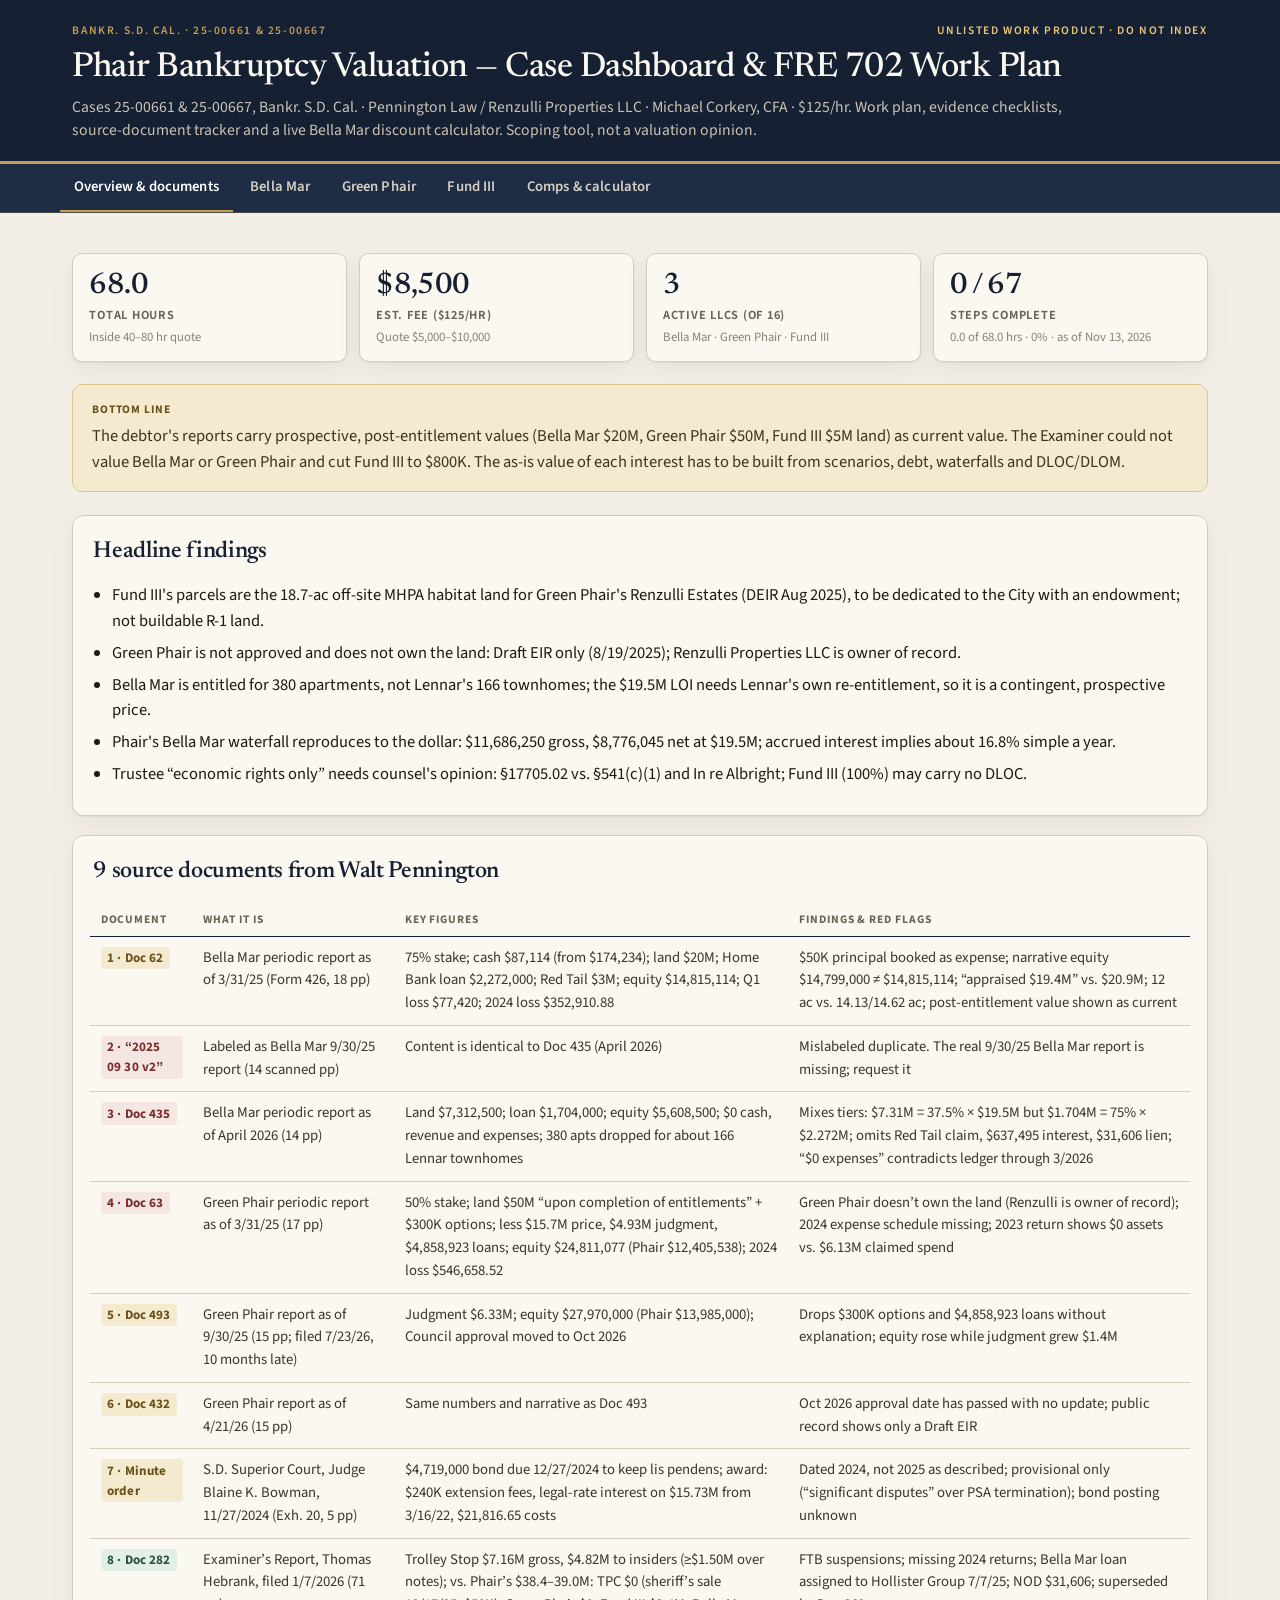
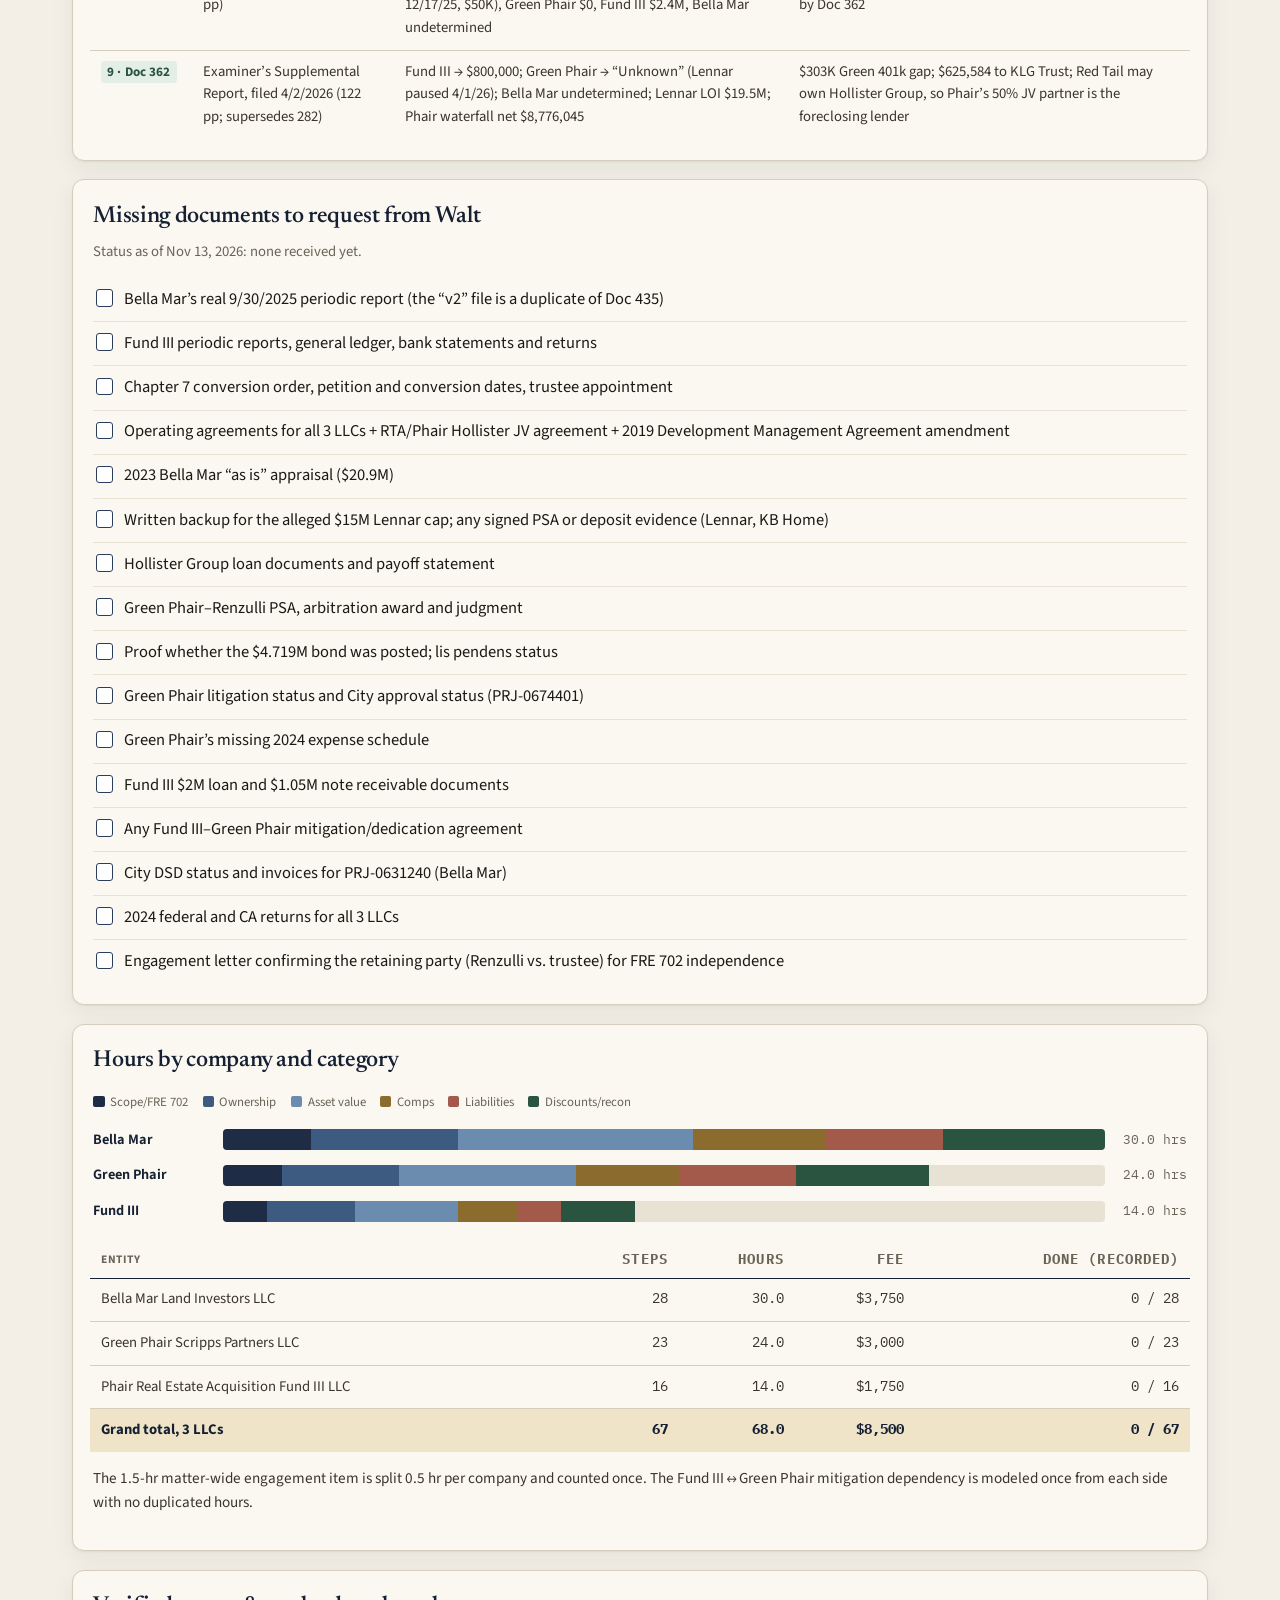
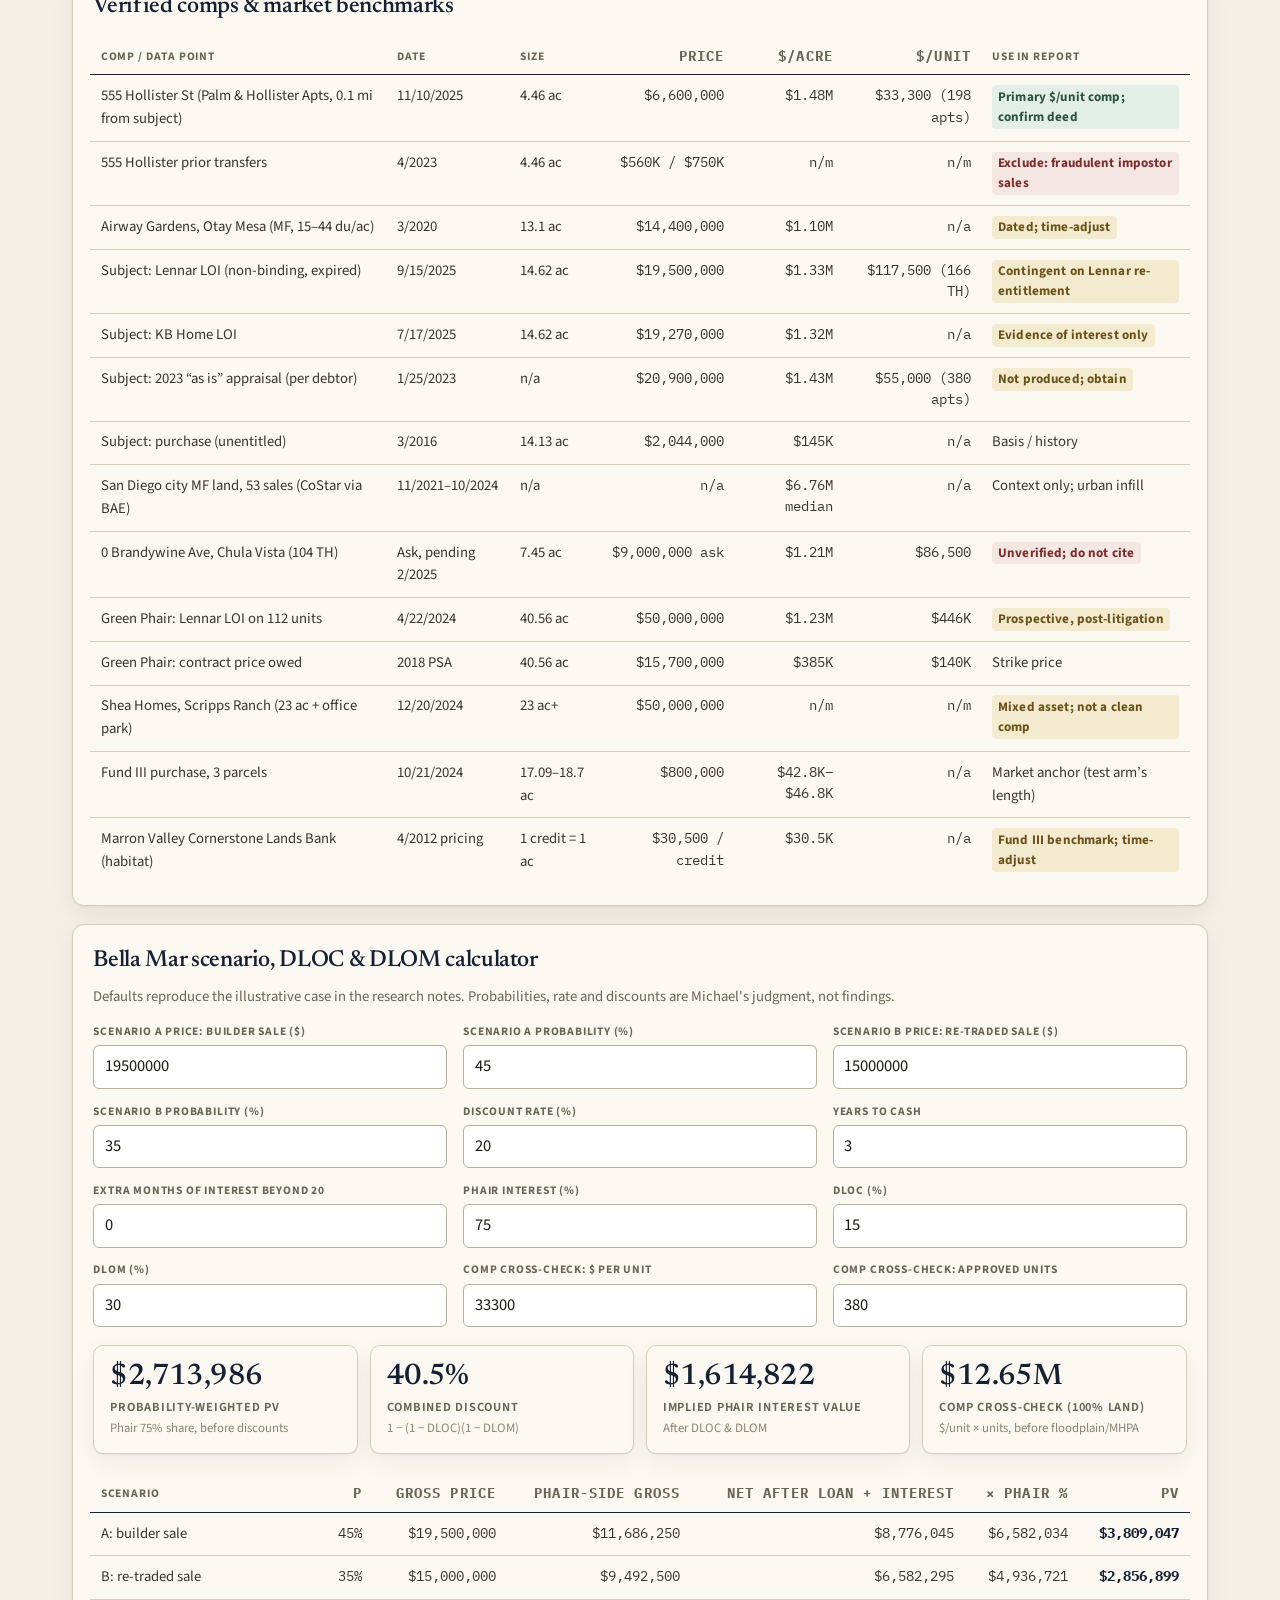
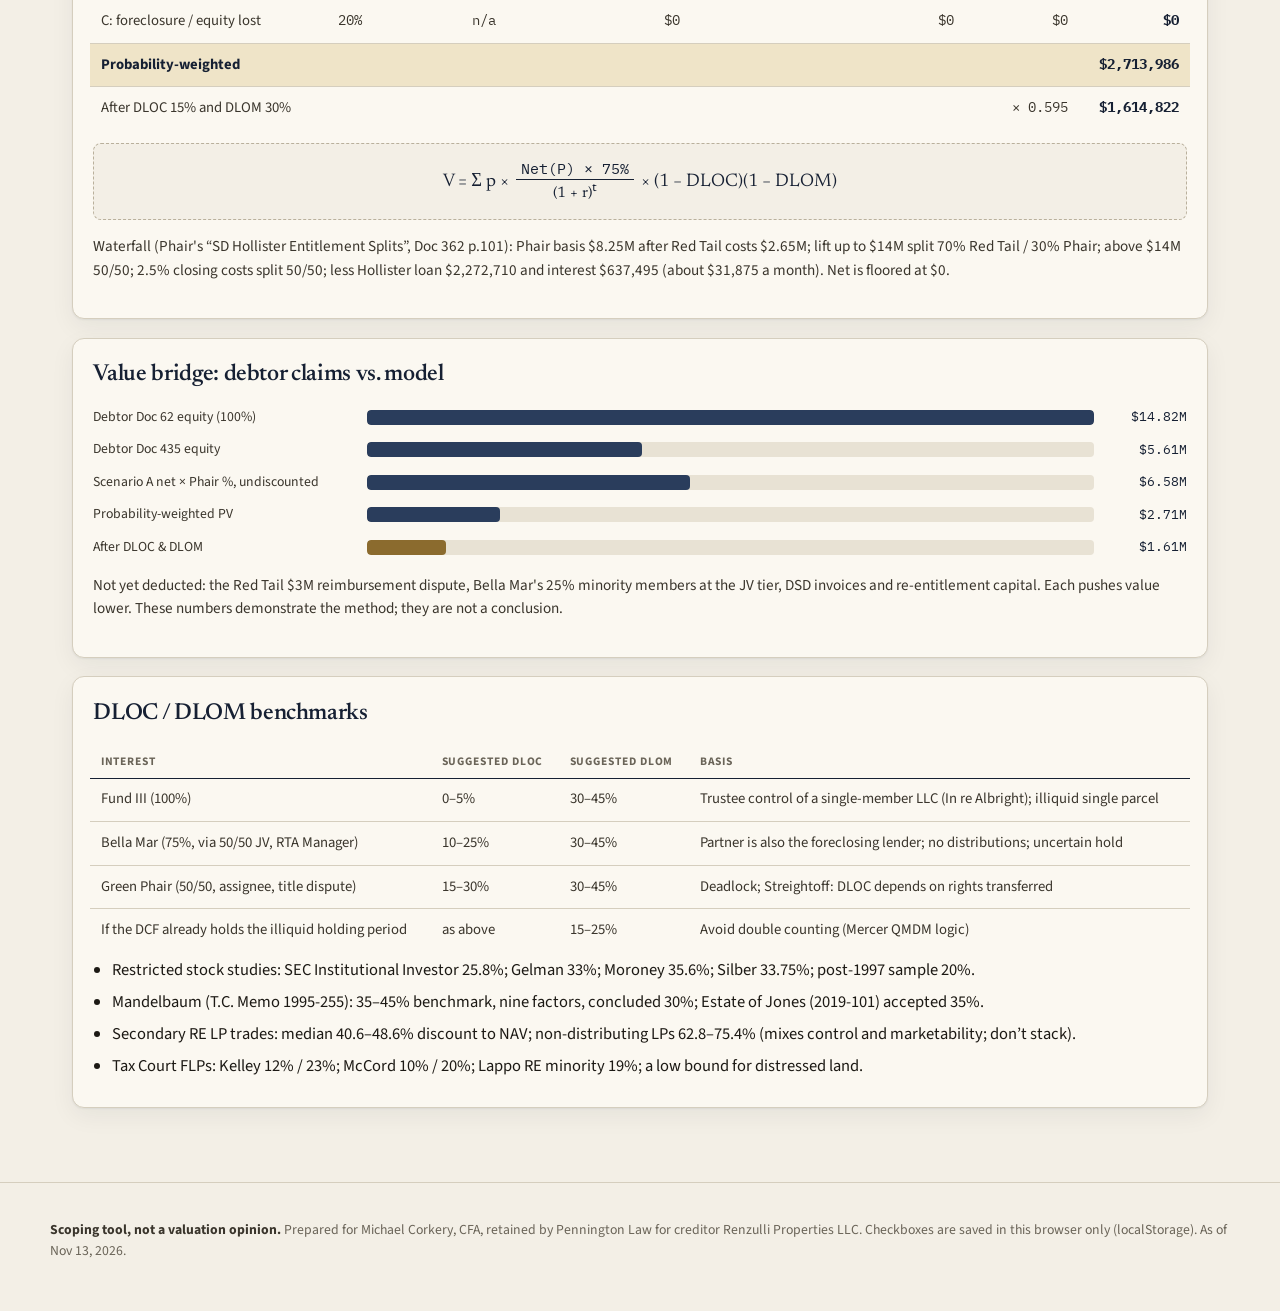
==== index.html @ a2338795 "Phair valuation dashboard" ====
<!DOCTYPE html>
<html lang="en">
<head>
  <meta charset="utf-8">
  <meta name="viewport" content="width=device-width, initial-scale=1">
  <meta name="robots" content="noindex,nofollow">
  <meta name="googlebot" content="noindex,nofollow">
  <title>Phair Bankruptcy Valuation — Case Dashboard &amp; FRE 702 Work Plan</title>
  <link rel="preconnect" href="https://fonts.googleapis.com">
  <link rel="preconnect" href="https://fonts.gstatic.com" crossorigin>
  <link href="https://fonts.googleapis.com/css2?family=IBM+Plex+Mono:wght@400;500;600&amp;family=Newsreader:opsz,wght@6..72,400;6..72,500;6..72,600&amp;family=Source+Sans+3:ital,wght@0,400;0,600;0,700;1,400&amp;display=swap" rel="stylesheet">
  <link rel="stylesheet" href="css/styles.css">
  <script src="js/common.js" defer></script>
  <script src="js/calc.js" defer></script>
</head>
<body data-page="overview">
<a class="skip" href="#main">Skip to content</a>
<header class="masthead">
  <div class="masthead-inner">
    <div class="eyeline">
      <span>Bankr. S.D. Cal. · 25-00661 &amp; 25-00667</span>
      <span class="confidential">Unlisted work product · do not index</span>
    </div>
    <h1>Phair Bankruptcy Valuation — Case Dashboard &amp; FRE 702 Work Plan</h1>
    <p class="deck">Cases 25-00661 &amp; 25-00667, Bankr. S.D. Cal. · Pennington Law / Renzulli Properties LLC · Michael Corkery, CFA · $125/hr. Work plan, evidence checklists, source-document tracker and a live Bella Mar discount calculator. Scoping tool, not a valuation opinion.</p>
  </div>
</header>
<nav class="primary" aria-label="Case sections"><ul><li><a href="index.html" aria-current="page" class="is-active">Overview &amp; documents</a></li><li><a href="bella-mar.html">Bella Mar</a></li><li><a href="green-phair.html">Green Phair</a></li><li><a href="fund-iii.html">Fund III</a></li><li><a href="index.html#calculator">Comps &amp; calculator</a></li></ul></nav><main id="main" class="wrap">
<div class="metrics"><div class="metric"><span class="val">68.0</span><span class="lbl">Total hours</span><span class="det">Inside 40–80 hr quote</span></div><div class="metric"><span class="val">$8,500</span><span class="lbl">Est. fee ($125/hr)</span><span class="det">Quote $5,000–$10,000</span></div><div class="metric"><span class="val">3</span><span class="lbl">Active LLCs (of 16)</span><span class="det">Bella Mar · Green Phair · Fund III</span></div><div class="metric"><span class="val" data-metric="overview-done">0 / 67</span><span class="lbl">Steps complete</span><span class="det" data-metric="overview-done-detail">0.0 of 68.0 hrs · 0% · as of Nov 13, 2026</span></div></div><div class="callout warning"><span class="lead">Bottom line</span>The debtor&#x27;s reports carry prospective, post-entitlement values (Bella Mar $20M, Green Phair $50M, Fund III $5M land) as current value. The Examiner could not value Bella Mar or Green Phair and cut Fund III to $800K. The as-is value of each interest has to be built from scenarios, debt, waterfalls and DLOC/DLOM.</div>
    <section class="block">
      <h2>Headline findings</h2>
      <ul class="bullets"><li>Fund III&#x27;s parcels are the 18.7-ac off-site MHPA habitat land for Green Phair&#x27;s Renzulli Estates (DEIR Aug 2025), to be dedicated to the City with an endowment; not buildable R-1 land.</li><li>Green Phair is not approved and does not own the land: Draft EIR only (8/19/2025); Renzulli Properties LLC is owner of record.</li><li>Bella Mar is entitled for 380 apartments, not Lennar&#x27;s 166 townhomes; the $19.5M LOI needs Lennar&#x27;s own re-entitlement, so it is a contingent, prospective price.</li><li>Phair&#x27;s Bella Mar waterfall reproduces to the dollar: $11,686,250 gross, $8,776,045 net at $19.5M; accrued interest implies about 16.8% simple a year.</li><li>Trustee “economic rights only” needs counsel&#x27;s opinion: §17705.02 vs. §541(c)(1) and In re Albright; Fund III (100%) may carry no DLOC.</li></ul>
    </section>
    <section class="block">
      <h2>9 source documents from Walt Pennington</h2>
      <div class="table-wrap"><table class="data">
      <thead><tr><th>Document</th><th>What it is</th><th>Key figures</th><th>Findings &amp; red flags</th></tr></thead>
      <tbody><tr><td><span class="tone warning">1 · Doc 62</span></td><td>Bella Mar periodic report as of 3/31/25 (Form 426, 18 pp)</td><td>75% stake; cash $87,114 (from $174,234); land $20M; Home Bank loan $2,272,000; Red Tail $3M; equity $14,815,114; Q1 loss $77,420; 2024 loss $352,910.88</td><td>$50K principal booked as expense; narrative equity $14,799,000 ≠ $14,815,114; “appraised $19.4M” vs. $20.9M; 12 ac vs. 14.13/14.62 ac; post-entitlement value shown as current</td></tr><tr><td><span class="tone danger">2 · “2025 09 30 v2”</span></td><td>Labeled as Bella Mar 9/30/25 report (14 scanned pp)</td><td>Content is identical to Doc 435 (April 2026)</td><td>Mislabeled duplicate. The real 9/30/25 Bella Mar report is missing; request it</td></tr><tr><td><span class="tone danger">3 · Doc 435</span></td><td>Bella Mar periodic report as of April 2026 (14 pp)</td><td>Land $7,312,500; loan $1,704,000; equity $5,608,500; $0 cash, revenue and expenses; 380 apts dropped for about 166 Lennar townhomes</td><td>Mixes tiers: $7.31M = 37.5% × $19.5M but $1.704M = 75% × $2.272M; omits Red Tail claim, $637,495 interest, $31,606 lien; “$0 expenses” contradicts ledger through 3/2026</td></tr><tr><td><span class="tone danger">4 · Doc 63</span></td><td>Green Phair periodic report as of 3/31/25 (17 pp)</td><td>50% stake; land $50M “upon completion of entitlements” + $300K options; less $15.7M price, $4.93M judgment, $4,858,923 loans; equity $24,811,077 (Phair $12,405,538); 2024 loss $546,658.52</td><td>Green Phair doesn’t own the land (Renzulli is owner of record); 2024 expense schedule missing; 2023 return shows $0 assets vs. $6.13M claimed spend</td></tr><tr><td><span class="tone warning">5 · Doc 493</span></td><td>Green Phair report as of 9/30/25 (15 pp; filed 7/23/26, 10 months late)</td><td>Judgment $6.33M; equity $27,970,000 (Phair $13,985,000); Council approval moved to Oct 2026</td><td>Drops $300K options and $4,858,923 loans without explanation; equity rose while judgment grew $1.4M</td></tr><tr><td><span class="tone warning">6 · Doc 432</span></td><td>Green Phair report as of 4/21/26 (15 pp)</td><td>Same numbers and narrative as Doc 493</td><td>Oct 2026 approval date has passed with no update; public record shows only a Draft EIR</td></tr><tr><td><span class="tone warning">7 · Minute order</span></td><td>S.D. Superior Court, Judge Blaine K. Bowman, 11/27/2024 (Exh. 20, 5 pp)</td><td>$4,719,000 bond due 12/27/2024 to keep lis pendens; award: $240K extension fees, legal-rate interest on $15.73M from 3/16/22, $21,816.65 costs</td><td>Dated 2024, not 2025 as described; provisional only (“significant disputes” over PSA termination); bond posting unknown</td></tr><tr><td><span class="tone success">8 · Doc 282</span></td><td>Examiner’s Report, Thomas Hebrank, filed 1/7/2026 (71 pp)</td><td>Trolley Stop $7.16M gross, $4.82M to insiders (≥$1.50M over notes); vs. Phair’s $38.4–39.0M: TPC $0 (sheriff’s sale 12/17/25, $50K), Green Phair $0, Fund III $2.4M, Bella Mar undetermined</td><td>FTB suspensions; missing 2024 returns; Bella Mar loan assigned to Hollister Group 7/7/25; NOD $31,606; superseded by Doc 362</td></tr><tr><td><span class="tone success">9 · Doc 362</span></td><td>Examiner’s Supplemental Report, filed 4/2/2026 (122 pp; supersedes 282)</td><td>Fund III → $800,000; Green Phair → “Unknown” (Lennar paused 4/1/26); Bella Mar undetermined; Lennar LOI $19.5M; Phair waterfall net $8,776,045</td><td>$303K Green 401k gap; $625,584 to KLG Trust; Red Tail may own Hollister Group, so Phair’s 50% JV partner is the foreclosing lender</td></tr></tbody>
    </table></div>
    </section>
    <section class="block">
      <h2>Missing documents to request from Walt</h2>
      <p class="caption">Status as of Nov 13, 2026: none received yet.</p>
      <div class="chk"><input type="checkbox" data-missing="m-0" id="miss-0"><label for="miss-0">Bella Mar’s real 9/30/2025 periodic report (the “v2” file is a duplicate of Doc 435)</label></div><div class="chk"><input type="checkbox" data-missing="m-1" id="miss-1"><label for="miss-1">Fund III periodic reports, general ledger, bank statements and returns</label></div><div class="chk"><input type="checkbox" data-missing="m-2" id="miss-2"><label for="miss-2">Chapter 7 conversion order, petition and conversion dates, trustee appointment</label></div><div class="chk"><input type="checkbox" data-missing="m-3" id="miss-3"><label for="miss-3">Operating agreements for all 3 LLCs + RTA/Phair Hollister JV agreement + 2019 Development Management Agreement amendment</label></div><div class="chk"><input type="checkbox" data-missing="m-4" id="miss-4"><label for="miss-4">2023 Bella Mar “as is” appraisal ($20.9M)</label></div><div class="chk"><input type="checkbox" data-missing="m-5" id="miss-5"><label for="miss-5">Written backup for the alleged $15M Lennar cap; any signed PSA or deposit evidence (Lennar, KB Home)</label></div><div class="chk"><input type="checkbox" data-missing="m-6" id="miss-6"><label for="miss-6">Hollister Group loan documents and payoff statement</label></div><div class="chk"><input type="checkbox" data-missing="m-7" id="miss-7"><label for="miss-7">Green Phair–Renzulli PSA, arbitration award and judgment</label></div><div class="chk"><input type="checkbox" data-missing="m-8" id="miss-8"><label for="miss-8">Proof whether the $4.719M bond was posted; lis pendens status</label></div><div class="chk"><input type="checkbox" data-missing="m-9" id="miss-9"><label for="miss-9">Green Phair litigation status and City approval status (PRJ-0674401)</label></div><div class="chk"><input type="checkbox" data-missing="m-10" id="miss-10"><label for="miss-10">Green Phair’s missing 2024 expense schedule</label></div><div class="chk"><input type="checkbox" data-missing="m-11" id="miss-11"><label for="miss-11">Fund III $2M loan and $1.05M note receivable documents</label></div><div class="chk"><input type="checkbox" data-missing="m-12" id="miss-12"><label for="miss-12">Any Fund III–Green Phair mitigation/dedication agreement</label></div><div class="chk"><input type="checkbox" data-missing="m-13" id="miss-13"><label for="miss-13">City DSD status and invoices for PRJ-0631240 (Bella Mar)</label></div><div class="chk"><input type="checkbox" data-missing="m-14" id="miss-14"><label for="miss-14">2024 federal and CA returns for all 3 LLCs</label></div><div class="chk"><input type="checkbox" data-missing="m-15" id="miss-15"><label for="miss-15">Engagement letter confirming the retaining party (Renzulli vs. trustee) for FRE 702 independence</label></div>
    </section>
    <section class="block">
      <h2>Hours by company and category</h2>
      <ul class="legend"><li><i class="c0"></i>Scope/FRE 702</li><li><i class="c1"></i>Ownership</li><li><i class="c2"></i>Asset value</li><li><i class="c3"></i>Comps</li><li><i class="c4"></i>Liabilities</li><li><i class="c5"></i>Discounts/recon</li></ul><div class="stacked"><div class="stacked-row"><div class="name">Bella Mar</div><div class="bar"><span class="c0" style="width:10.000%" title="Scope/FRE 702: 3.0 hrs"></span><span class="c1" style="width:16.667%" title="Ownership: 5.0 hrs"></span><span class="c2" style="width:26.667%" title="Asset value: 8.0 hrs"></span><span class="c3" style="width:15.000%" title="Comps: 4.5 hrs"></span><span class="c4" style="width:13.333%" title="Liabilities: 4.0 hrs"></span><span class="c5" style="width:18.333%" title="Discounts/recon: 5.5 hrs"></span></div><div class="hrs">30.0 hrs</div></div><div class="stacked-row"><div class="name">Green Phair</div><div class="bar"><span class="c0" style="width:6.667%" title="Scope/FRE 702: 2.0 hrs"></span><span class="c1" style="width:13.333%" title="Ownership: 4.0 hrs"></span><span class="c2" style="width:20.000%" title="Asset value: 6.0 hrs"></span><span class="c3" style="width:11.667%" title="Comps: 3.5 hrs"></span><span class="c4" style="width:13.333%" title="Liabilities: 4.0 hrs"></span><span class="c5" style="width:15.000%" title="Discounts/recon: 4.5 hrs"></span></div><div class="hrs">24.0 hrs</div></div><div class="stacked-row"><div class="name">Fund III</div><div class="bar"><span class="c0" style="width:5.000%" title="Scope/FRE 702: 1.5 hrs"></span><span class="c1" style="width:10.000%" title="Ownership: 3.0 hrs"></span><span class="c2" style="width:11.667%" title="Asset value: 3.5 hrs"></span><span class="c3" style="width:6.667%" title="Comps: 2.0 hrs"></span><span class="c4" style="width:5.000%" title="Liabilities: 1.5 hrs"></span><span class="c5" style="width:8.333%" title="Discounts/recon: 2.5 hrs"></span></div><div class="hrs">14.0 hrs</div></div></div>
      <div class="table-wrap"><table class="data">
      <thead><tr><th>Entity</th><th class="end">Steps</th><th class="end">Hours</th><th class="end">Fee</th><th class="end">Done (recorded)</th></tr></thead>
      <tbody>
        <tr><td>Bella Mar Land Investors LLC</td><td class="end">28</td><td class="end">30.0</td><td class="end">$3,750</td><td class="end" data-done-cell="bella">0 / 28</td></tr><tr><td>Green Phair Scripps Partners LLC</td><td class="end">23</td><td class="end">24.0</td><td class="end">$3,000</td><td class="end" data-done-cell="green">0 / 23</td></tr><tr><td>Phair Real Estate Acquisition Fund III LLC</td><td class="end">16</td><td class="end">14.0</td><td class="end">$1,750</td><td class="end" data-done-cell="fund">0 / 16</td></tr><tr class="total"><td>Grand total, 3 LLCs</td><td class="end">67</td><td class="end">68.0</td><td class="end">$8,500</td><td class="end" data-done-cell="total">0 / 67</td></tr>
      </tbody>
    </table></div>
      <p class="note">The 1.5-hr matter-wide engagement item is split 0.5 hr per company and counted once. The Fund III ↔ Green Phair mitigation dependency is modeled once from each side with no duplicated hours.</p>
    </section>
    <section class="block">
      <h2>Verified comps &amp; market benchmarks</h2>
      <div class="table-wrap"><table class="data">
      <thead><tr><th>Comp / data point</th><th>Date</th><th>Size</th><th class="end">Price</th><th class="end">$/acre</th><th class="end">$/unit</th><th>Use in report</th></tr></thead>
      <tbody><tr><td>555 Hollister St (Palm &amp; Hollister Apts, 0.1 mi from subject)</td><td>11/10/2025</td><td>4.46 ac</td><td class="end">$6,600,000</td><td class="end">$1.48M</td><td class="end">$33,300 (198 apts)</td><td><span class="tone success">Primary $/unit comp; confirm deed</span></td></tr><tr><td>555 Hollister prior transfers</td><td>4/2023</td><td>4.46 ac</td><td class="end">$560K / $750K</td><td class="end">n/m</td><td class="end">n/m</td><td><span class="tone danger">Exclude: fraudulent impostor sales</span></td></tr><tr><td>Airway Gardens, Otay Mesa (MF, 15–44 du/ac)</td><td>3/2020</td><td>13.1 ac</td><td class="end">$14,400,000</td><td class="end">$1.10M</td><td class="end">n/a</td><td><span class="tone warning">Dated; time-adjust</span></td></tr><tr><td>Subject: Lennar LOI (non-binding, expired)</td><td>9/15/2025</td><td>14.62 ac</td><td class="end">$19,500,000</td><td class="end">$1.33M</td><td class="end">$117,500 (166 TH)</td><td><span class="tone warning">Contingent on Lennar re-entitlement</span></td></tr><tr><td>Subject: KB Home LOI</td><td>7/17/2025</td><td>14.62 ac</td><td class="end">$19,270,000</td><td class="end">$1.32M</td><td class="end">n/a</td><td><span class="tone warning">Evidence of interest only</span></td></tr><tr><td>Subject: 2023 “as is” appraisal (per debtor)</td><td>1/25/2023</td><td>n/a</td><td class="end">$20,900,000</td><td class="end">$1.43M</td><td class="end">$55,000 (380 apts)</td><td><span class="tone warning">Not produced; obtain</span></td></tr><tr><td>Subject: purchase (unentitled)</td><td>3/2016</td><td>14.13 ac</td><td class="end">$2,044,000</td><td class="end">$145K</td><td class="end">n/a</td><td>Basis / history</td></tr><tr><td>San Diego city MF land, 53 sales (CoStar via BAE)</td><td>11/2021–10/2024</td><td>n/a</td><td class="end">n/a</td><td class="end">$6.76M median</td><td class="end">n/a</td><td>Context only; urban infill</td></tr><tr><td>0 Brandywine Ave, Chula Vista (104 TH)</td><td>Ask, pending 2/2025</td><td>7.45 ac</td><td class="end">$9,000,000 ask</td><td class="end">$1.21M</td><td class="end">$86,500</td><td><span class="tone danger">Unverified; do not cite</span></td></tr><tr><td>Green Phair: Lennar LOI on 112 units</td><td>4/22/2024</td><td>40.56 ac</td><td class="end">$50,000,000</td><td class="end">$1.23M</td><td class="end">$446K</td><td><span class="tone warning">Prospective, post-litigation</span></td></tr><tr><td>Green Phair: contract price owed</td><td>2018 PSA</td><td>40.56 ac</td><td class="end">$15,700,000</td><td class="end">$385K</td><td class="end">$140K</td><td>Strike price</td></tr><tr><td>Shea Homes, Scripps Ranch (23 ac + office park)</td><td>12/20/2024</td><td>23 ac+</td><td class="end">$50,000,000</td><td class="end">n/m</td><td class="end">n/m</td><td><span class="tone warning">Mixed asset; not a clean comp</span></td></tr><tr><td>Fund III purchase, 3 parcels</td><td>10/21/2024</td><td>17.09–18.7 ac</td><td class="end">$800,000</td><td class="end">$42.8K–$46.8K</td><td class="end">n/a</td><td>Market anchor (test arm’s length)</td></tr><tr><td>Marron Valley Cornerstone Lands Bank (habitat)</td><td>4/2012 pricing</td><td>1 credit = 1 ac</td><td class="end">$30,500 / credit</td><td class="end">$30.5K</td><td class="end">n/a</td><td><span class="tone warning">Fund III benchmark; time-adjust</span></td></tr></tbody>
    </table></div>
    </section>
    <section class="block" id="calculator">
      <h2>Bella Mar scenario, DLOC &amp; DLOM calculator</h2>
      <p class="caption">Defaults reproduce the illustrative case in the research notes. Probabilities, rate and discounts are Michael&#x27;s judgment, not findings.</p>
      <div class="calc-grid">
        <div class="field"><label for="priceA">Scenario A price: builder sale ($)</label><input id="priceA" type="number" value="19500000"></div>
        <div class="field"><label for="pA">Scenario A probability (%)</label><input id="pA" type="number" value="45"></div>
        <div class="field"><label for="priceB">Scenario B price: re-traded sale ($)</label><input id="priceB" type="number" value="15000000"></div>
        <div class="field"><label for="pB">Scenario B probability (%)</label><input id="pB" type="number" value="35"></div>
        <div class="field"><label for="rate">Discount rate (%)</label><input id="rate" type="number" value="20"></div>
        <div class="field"><label for="years">Years to cash</label><input id="years" type="number" value="3"></div>
        <div class="field"><label for="extraMo">Extra months of interest beyond 20</label><input id="extraMo" type="number" value="0"></div>
        <div class="field"><label for="pct">Phair interest (%)</label><input id="pct" type="number" value="75"></div>
        <div class="field"><label for="dloc">DLOC (%)</label><input id="dloc" type="number" value="15"></div>
        <div class="field"><label for="dlom">DLOM (%)</label><input id="dlom" type="number" value="30"></div>
        <div class="field"><label for="compUnit">Comp cross-check: $ per unit</label><input id="compUnit" type="number" value="33300"></div>
        <div class="field"><label for="units">Comp cross-check: approved units</label><input id="units" type="number" value="380"></div>
      </div>
      <div id="prob-over" class="callout danger" hidden>
        <span class="lead">Check probabilities</span>
        Scenario A and B probabilities add to more than 100%. Lower one of them; Scenario C (foreclosure, $0) takes whatever is left.
      </div>
      <div class="metrics">
        <div class="metric"><span class="val" id="m-weighted">$2,713,986</span><span class="lbl">Probability-weighted PV</span><span class="det" id="m-weighted-det">Phair 75% share, before discounts</span></div>
        <div class="metric"><span class="val" id="m-combined">40.5%</span><span class="lbl">Combined discount</span><span class="det">1 − (1 − DLOC)(1 − DLOM)</span></div>
        <div class="metric"><span class="val" id="m-final">$1,614,822</span><span class="lbl">Implied Phair interest value</span><span class="det">After DLOC &amp; DLOM</span></div>
        <div class="metric"><span class="val" id="m-comp">$12.65M</span><span class="lbl">Comp cross-check (100% land)</span><span class="det">$/unit × units, before floodplain/MHPA</span></div>
      </div>
      <div class="table-wrap"><table class="data">
        <thead><tr><th>Scenario</th><th class="end">p</th><th class="end">Gross price</th><th class="end">Phair-side gross</th><th class="end">Net after loan + interest</th><th class="end">× Phair %</th><th class="end">PV</th></tr></thead>
        <tbody>
          <tr><td>A: builder sale</td><td class="end" id="r-a-p">45%</td><td class="end" id="r-a-price">$19,500,000</td><td class="end" id="r-a-gross">$11,686,250</td><td class="end" id="r-a-net">$8,776,045</td><td class="end" id="r-a-share">$6,582,034</td><td class="end emph" id="r-a-pv">$3,809,047</td></tr>
          <tr><td>B: re-traded sale</td><td class="end" id="r-b-p">35%</td><td class="end" id="r-b-price">$15,000,000</td><td class="end" id="r-b-gross">$9,492,500</td><td class="end" id="r-b-net">$6,582,295</td><td class="end" id="r-b-share">$4,936,721</td><td class="end emph" id="r-b-pv">$2,856,899</td></tr>
          <tr><td>C: foreclosure / equity lost</td><td class="end" id="r-c-p">20%</td><td class="end">n/a</td><td class="end">$0</td><td class="end">$0</td><td class="end">$0</td><td class="end emph">$0</td></tr>
          <tr class="total"><td>Probability-weighted</td><td class="end"></td><td class="end"></td><td class="end"></td><td class="end"></td><td class="end"></td><td class="end" id="r-w-pv">$2,713,986</td></tr>
          <tr><td id="r-final-label">After DLOC 15% and DLOM 30%</td><td class="end"></td><td class="end"></td><td class="end"></td><td class="end"></td><td class="end" id="r-keep">× 0.595</td><td class="end emph" id="r-final">$1,614,822</td></tr>
        </tbody>
      </table></div>
      <div class="equation" aria-label="Valuation formula">
        V = Σ p ×
        <span class="frac"><span class="num">Net(P) × <span id="eq-pct">75%</span></span><span class="den">(1 + r)<sup>t</sup></span></span>
        × (1 − DLOC)(1 − DLOM)
      </div>
      <p class="note" id="waterfall-note">Waterfall (Phair's “SD Hollister Entitlement Splits”, Doc 362 p.101): Phair basis $8.25M after Red Tail costs $2.65M; lift up to $14M split 70% Red Tail / 30% Phair; above $14M 50/50; 2.5% closing costs split 50/50; less Hollister loan $2,272,710 and interest $637,495 (about $31,875 a month). Net is floored at $0.</p>
    </section>

    <section class="block">
      <h2>Value bridge: debtor claims vs. model</h2>
      <div class="hbars">
        <div class="hbar"><div class="name">Debtor Doc 62 equity (100%)</div><div class="track"><div class="fill" style="width:100%"></div></div><div class="amt">$14.82M</div></div>
        <div class="hbar"><div class="name">Debtor Doc 435 equity</div><div class="track"><div class="fill" style="width:37.856%"></div></div><div class="amt">$5.61M</div></div>
        <div class="hbar"><div class="name">Scenario A net × Phair %, undiscounted</div><div class="track"><div class="fill" id="bar-a" style="width:44.426%"></div></div><div class="amt" id="bar-a-amt">$6.58M</div></div>
        <div class="hbar"><div class="name">Probability-weighted PV</div><div class="track"><div class="fill" id="bar-w" style="width:18.316%"></div></div><div class="amt" id="bar-w-amt">$2.71M</div></div>
        <div class="hbar"><div class="name">After DLOC &amp; DLOM</div><div class="track"><div class="fill emph" id="bar-f" style="width:10.898%"></div></div><div class="amt" id="bar-f-amt">$1.61M</div></div>
      </div>
      <p class="note">Not yet deducted: the Red Tail $3M reimbursement dispute, Bella Mar&#x27;s 25% minority members at the JV tier, DSD invoices and re-entitlement capital. Each pushes value lower. These numbers demonstrate the method; they are not a conclusion.</p>
    </section>

    <section class="block">
      <h2>DLOC / DLOM benchmarks</h2>
      <div class="table-wrap"><table class="data">
      <thead><tr><th>Interest</th><th>Suggested DLOC</th><th>Suggested DLOM</th><th>Basis</th></tr></thead>
      <tbody><tr><td>Fund III (100%)</td><td>0–5%</td><td>30–45%</td><td>Trustee control of a single-member LLC (In re Albright); illiquid single parcel</td></tr><tr><td>Bella Mar (75%, via 50/50 JV, RTA Manager)</td><td>10–25%</td><td>30–45%</td><td>Partner is also the foreclosing lender; no distributions; uncertain hold</td></tr><tr><td>Green Phair (50/50, assignee, title dispute)</td><td>15–30%</td><td>30–45%</td><td>Deadlock; Streightoff: DLOC depends on rights transferred</td></tr><tr><td>If the DCF already holds the illiquid holding period</td><td>as above</td><td>15–25%</td><td>Avoid double counting (Mercer QMDM logic)</td></tr></tbody>
    </table></div>
    <ul class="bullets"><li>Restricted stock studies: SEC Institutional Investor 25.8%; Gelman 33%; Moroney 35.6%; Silber 33.75%; post-1997 sample 20%.</li><li>Mandelbaum (T.C. Memo 1995-255): 35–45% benchmark, nine factors, concluded 30%; Estate of Jones (2019-101) accepted 35%.</li><li>Secondary RE LP trades: median 40.6–48.6% discount to NAV; non-distributing LPs 62.8–75.4% (mixes control and marketability; don’t stack).</li><li>Tax Court FLPs: Kelley 12% / 23%; McCord 10% / 20%; Lappo RE minority 19%; a low bound for distressed land.</li></ul>
    </section>
    <div id="step-inventory" hidden><input type="checkbox" data-step="bella-1-0" data-hours="0.5" data-company="bella" tabindex="-1"><input type="checkbox" data-step="bella-1-1" data-hours="1.0" data-company="bella" tabindex="-1"><input type="checkbox" data-step="bella-1-2" data-hours="1.0" data-company="bella" tabindex="-1"><input type="checkbox" data-step="bella-1-3" data-hours="0.5" data-company="bella" tabindex="-1"><input type="checkbox" data-step="bella-2-0" data-hours="1.5" data-company="bella" tabindex="-1"><input type="checkbox" data-step="bella-2-1" data-hours="1.0" data-company="bella" tabindex="-1"><input type="checkbox" data-step="bella-2-2" data-hours="1.5" data-company="bella" tabindex="-1"><input type="checkbox" data-step="bella-2-3" data-hours="0.5" data-company="bella" tabindex="-1"><input type="checkbox" data-step="bella-2-4" data-hours="0.5" data-company="bella" tabindex="-1"><input type="checkbox" data-step="bella-3-0" data-hours="1.0" data-company="bella" tabindex="-1"><input type="checkbox" data-step="bella-3-1" data-hours="1.5" data-company="bella" tabindex="-1"><input type="checkbox" data-step="bella-3-2" data-hours="1.0" data-company="bella" tabindex="-1"><input type="checkbox" data-step="bella-3-3" data-hours="1.5" data-company="bella" tabindex="-1"><input type="checkbox" data-step="bella-3-4" data-hours="1.0" data-company="bella" tabindex="-1"><input type="checkbox" data-step="bella-3-5" data-hours="2.0" data-company="bella" tabindex="-1"><input type="checkbox" data-step="bella-4-0" data-hours="1.5" data-company="bella" tabindex="-1"><input type="checkbox" data-step="bella-4-1" data-hours="1.5" data-company="bella" tabindex="-1"><input type="checkbox" data-step="bella-4-2" data-hours="1.5" data-company="bella" tabindex="-1"><input type="checkbox" data-step="bella-5-0" data-hours="1.0" data-company="bella" tabindex="-1"><input type="checkbox" data-step="bella-5-1" data-hours="0.5" data-company="bella" tabindex="-1"><input type="checkbox" data-step="bella-5-2" data-hours="1.0" data-company="bella" tabindex="-1"><input type="checkbox" data-step="bella-5-3" data-hours="1.0" data-company="bella" tabindex="-1"><input type="checkbox" data-step="bella-5-4" data-hours="0.5" data-company="bella" tabindex="-1"><input type="checkbox" data-step="bella-6-0" data-hours="1.0" data-company="bella" tabindex="-1"><input type="checkbox" data-step="bella-6-1" data-hours="1.0" data-company="bella" tabindex="-1"><input type="checkbox" data-step="bella-6-2" data-hours="1.0" data-company="bella" tabindex="-1"><input type="checkbox" data-step="bella-6-3" data-hours="1.0" data-company="bella" tabindex="-1"><input type="checkbox" data-step="bella-6-4" data-hours="1.5" data-company="bella" tabindex="-1"><input type="checkbox" data-step="green-1-0" data-hours="0.5" data-company="green" tabindex="-1"><input type="checkbox" data-step="green-1-1" data-hours="0.5" data-company="green" tabindex="-1"><input type="checkbox" data-step="green-1-2" data-hours="1.0" data-company="green" tabindex="-1"><input type="checkbox" data-step="green-2-0" data-hours="1.5" data-company="green" tabindex="-1"><input type="checkbox" data-step="green-2-1" data-hours="1.0" data-company="green" tabindex="-1"><input type="checkbox" data-step="green-2-2" data-hours="1.0" data-company="green" tabindex="-1"><input type="checkbox" data-step="green-2-3" data-hours="0.5" data-company="green" tabindex="-1"><input type="checkbox" data-step="green-3-0" data-hours="1.5" data-company="green" tabindex="-1"><input type="checkbox" data-step="green-3-1" data-hours="1.5" data-company="green" tabindex="-1"><input type="checkbox" data-step="green-3-2" data-hours="0.5" data-company="green" tabindex="-1"><input type="checkbox" data-step="green-3-3" data-hours="1.0" data-company="green" tabindex="-1"><input type="checkbox" data-step="green-3-4" data-hours="1.5" data-company="green" tabindex="-1"><input type="checkbox" data-step="green-4-0" data-hours="1.5" data-company="green" tabindex="-1"><input type="checkbox" data-step="green-4-1" data-hours="1.0" data-company="green" tabindex="-1"><input type="checkbox" data-step="green-4-2" data-hours="1.0" data-company="green" tabindex="-1"><input type="checkbox" data-step="green-5-0" data-hours="1.0" data-company="green" tabindex="-1"><input type="checkbox" data-step="green-5-1" data-hours="1.0" data-company="green" tabindex="-1"><input type="checkbox" data-step="green-5-2" data-hours="1.0" data-company="green" tabindex="-1"><input type="checkbox" data-step="green-5-3" data-hours="1.0" data-company="green" tabindex="-1"><input type="checkbox" data-step="green-6-0" data-hours="1.0" data-company="green" tabindex="-1"><input type="checkbox" data-step="green-6-1" data-hours="1.0" data-company="green" tabindex="-1"><input type="checkbox" data-step="green-6-2" data-hours="1.0" data-company="green" tabindex="-1"><input type="checkbox" data-step="green-6-3" data-hours="1.5" data-company="green" tabindex="-1"><input type="checkbox" data-step="fund-1-0" data-hours="0.5" data-company="fund" tabindex="-1"><input type="checkbox" data-step="fund-1-1" data-hours="0.5" data-company="fund" tabindex="-1"><input type="checkbox" data-step="fund-1-2" data-hours="0.5" data-company="fund" tabindex="-1"><input type="checkbox" data-step="fund-2-0" data-hours="1.0" data-company="fund" tabindex="-1"><input type="checkbox" data-step="fund-2-1" data-hours="1.0" data-company="fund" tabindex="-1"><input type="checkbox" data-step="fund-2-2" data-hours="1.0" data-company="fund" tabindex="-1"><input type="checkbox" data-step="fund-3-0" data-hours="1.0" data-company="fund" tabindex="-1"><input type="checkbox" data-step="fund-3-1" data-hours="1.0" data-company="fund" tabindex="-1"><input type="checkbox" data-step="fund-3-2" data-hours="1.5" data-company="fund" tabindex="-1"><input type="checkbox" data-step="fund-4-0" data-hours="1.5" data-company="fund" tabindex="-1"><input type="checkbox" data-step="fund-4-1" data-hours="0.5" data-company="fund" tabindex="-1"><input type="checkbox" data-step="fund-5-0" data-hours="1.0" data-company="fund" tabindex="-1"><input type="checkbox" data-step="fund-5-1" data-hours="0.5" data-company="fund" tabindex="-1"><input type="checkbox" data-step="fund-6-0" data-hours="1.0" data-company="fund" tabindex="-1"><input type="checkbox" data-step="fund-6-1" data-hours="0.5" data-company="fund" tabindex="-1"><input type="checkbox" data-step="fund-6-2" data-hours="1.0" data-company="fund" tabindex="-1"></div>
    </main>
<footer class="site">
  <div class="inner">
    <p><strong>Scoping tool, not a valuation opinion.</strong> Prepared for Michael Corkery, CFA, retained by Pennington Law for creditor Renzulli Properties LLC. Checkboxes are saved in this browser only (localStorage). As of Nov 13, 2026.</p>
  </div>
</footer>
</body>
</html>
---- css/styles.css ----
/* Phair Bankruptcy Valuation — Case Dashboard
   Work-binder typography: navy case caption, paper stock, tabular figures. */

:root {
  --ink: #1c1914;
  --ink-2: #3a352c;
  --muted: #6a6458;
  --faint: #8a8376;
  --paper: #f3efe6;
  --paper-2: #e8e2d4;
  --sheet: #fbf8f1;
  --rule: #d5cebe;
  --rule-strong: #b9b09c;
  --navy: #162033;
  --navy-2: #1e2c45;
  --navy-3: #2a3d5c;
  --gold: #8b6b2e;
  --gold-2: #c4a056;
  --gold-soft: #efe4c8;
  --crimson: #7a2d2d;
  --crimson-bg: #f4e6e2;
  --forest: #2a5340;
  --forest-bg: #e3eee7;
  --amber-bg: #f3ead0;
  --amber-ink: #6a5218;
  --focus: #2a3d5c;
  --shadow: 0 1px 2px rgba(22, 32, 51, 0.06), 0 8px 24px rgba(22, 32, 51, 0.06);
  --serif: "Newsreader", "Iowan Old Style", Palatino, "Palatino Linotype", "Book Antiqua", Georgia, serif;
  --sans: "Source Sans 3", "Segoe UI", system-ui, -apple-system, sans-serif;
  --mono: "IBM Plex Mono", "ui-monospace", "SFMono-Regular", Menlo, Consolas, monospace;
  --max: 1180px;
  --radius: 10px;
}

*, *::before, *::after { box-sizing: border-box; }
html { scroll-behavior: smooth; }
body {
  margin: 0;
  background: var(--paper);
  color: var(--ink);
  font-family: var(--sans);
  font-size: 16.5px;
  line-height: 1.55;
  -webkit-font-smoothing: antialiased;
  text-rendering: optimizeLegibility;
}
img { max-width: 100%; }
a { color: var(--navy-3); text-underline-offset: 3px; }
a:hover { color: var(--gold); }
code, .mono, .num { font-family: var(--mono); font-feature-settings: "tnum"; font-variant-numeric: tabular-nums; }

.skip {
  position: absolute;
  left: -999px;
  top: 0;
  background: var(--navy);
  color: #fff;
  padding: 0.5rem 1rem;
  z-index: 100;
}
.skip:focus { left: 0.5rem; top: 0.5rem; }

/* —— Masthead —— */
.masthead {
  background: var(--navy);
  color: #f4efe4;
  border-bottom: 3px solid var(--gold-2);
}
.masthead-inner {
  max-width: var(--max);
  margin: 0 auto;
  padding: 1.35rem 1.4rem 1.15rem;
}
.eyeline {
  display: flex;
  justify-content: space-between;
  gap: 1rem;
  flex-wrap: wrap;
  font-size: 0.72rem;
  letter-spacing: 0.14em;
  text-transform: uppercase;
  color: var(--gold-2);
  font-weight: 600;
}
.confidential {
  color: #e8c97a;
}
.masthead h1 {
  font-family: var(--serif);
  font-weight: 500;
  font-size: clamp(1.55rem, 3.2vw, 2.15rem);
  line-height: 1.2;
  margin: 0.55rem 0 0.4rem;
  letter-spacing: -0.015em;
  color: #fbf8f1;
}
.deck {
  margin: 0;
  max-width: 62rem;
  color: #c9c3b4;
  font-size: 0.98rem;
  line-height: 1.5;
}

nav.primary {
  background: var(--navy-2);
  position: sticky;
  top: 0;
  z-index: 40;
  border-bottom: 1px solid rgba(196, 160, 86, 0.25);
}
nav.primary ul {
  max-width: var(--max);
  margin: 0 auto;
  padding: 0 0.6rem;
  list-style: none;
  display: flex;
  gap: 0.15rem;
  overflow-x: auto;
  -webkit-overflow-scrolling: touch;
}
nav.primary a {
  display: block;
  color: #d5d0c4;
  text-decoration: none;
  padding: 0.72rem 0.9rem;
  font-size: 0.92rem;
  font-weight: 600;
  letter-spacing: 0.01em;
  border-bottom: 2px solid transparent;
  white-space: nowrap;
}
nav.primary a:hover { color: #fff; border-bottom-color: rgba(196, 160, 86, 0.5); }
nav.primary a[aria-current="page"],
nav.primary a.is-active {
  color: #fff;
  border-bottom-color: var(--gold-2);
}

.wrap { max-width: var(--max); margin: 0 auto; padding: 1.4rem 1.4rem 3.5rem; }

/* —— Metrics —— */
.metrics {
  display: grid;
  grid-template-columns: repeat(4, 1fr);
  gap: 0.75rem;
  margin: 1.1rem 0 1.4rem;
}
.metric {
  background: var(--sheet);
  border: 1px solid var(--rule);
  border-radius: var(--radius);
  padding: 0.9rem 1rem 0.85rem;
  box-shadow: var(--shadow);
}
.metric .val {
  font-family: var(--serif);
  font-size: clamp(1.45rem, 2.4vw, 1.85rem);
  font-weight: 550;
  letter-spacing: -0.02em;
  color: var(--navy);
  font-variant-numeric: tabular-nums;
  line-height: 1.15;
}
.metric .lbl {
  display: block;
  margin-top: 0.2rem;
  font-size: 0.78rem;
  font-weight: 650;
  letter-spacing: 0.06em;
  text-transform: uppercase;
  color: var(--muted);
}
.metric .det {
  display: block;
  margin-top: 0.15rem;
  font-size: 0.8rem;
  color: var(--faint);
}

/* —— Callouts —— */
.callout {
  border-radius: var(--radius);
  padding: 1rem 1.15rem;
  margin: 1.1rem 0 1.4rem;
  border: 1px solid var(--rule);
  background: var(--sheet);
}
.callout .lead {
  font-weight: 700;
  letter-spacing: 0.08em;
  text-transform: uppercase;
  font-size: 0.72rem;
  display: block;
  margin-bottom: 0.3rem;
}
.callout.warning { background: var(--amber-bg); border-color: #d9c790; color: #3d3418; }
.callout.warning .lead { color: var(--amber-ink); }
.callout.danger { background: var(--crimson-bg); border-color: #d9b4ad; color: #3a1c1c; }
.callout.danger .lead { color: var(--crimson); }
.callout.success { background: var(--forest-bg); border-color: #b4d0c0; }

/* —— Sections —— */
section.block {
  background: var(--sheet);
  border: 1px solid var(--rule);
  border-radius: 12px;
  padding: 1.15rem 1.25rem 1.3rem;
  margin: 0 0 1.15rem;
  box-shadow: var(--shadow);
}
section.block h2 {
  font-family: var(--serif);
  font-weight: 550;
  font-size: 1.45rem;
  margin: 0 0 0.85rem;
  color: var(--navy);
  letter-spacing: -0.015em;
}
.caption {
  margin: -0.45rem 0 0.9rem;
  color: var(--muted);
  font-size: 0.92rem;
}

/* —— Lists & facts —— */
.facts {
  display: grid;
  grid-template-columns: 11.5rem 1fr;
  gap: 0.45rem 1rem;
  margin: 0;
}
.facts dt {
  font-size: 0.75rem;
  font-weight: 700;
  letter-spacing: 0.07em;
  text-transform: uppercase;
  color: var(--gold);
  padding-top: 0.15rem;
}
.facts dd { margin: 0; color: var(--ink-2); }
.facts dt, .facts dd { border-bottom: 1px solid var(--paper-2); padding-bottom: 0.45rem; }
.facts dt:last-of-type, .facts dd:last-of-type { border-bottom: 0; }

.bullets { margin: 0; padding: 0 0 0 1.15rem; }
.bullets li { margin: 0.4rem 0; }

/* —— Tables —— */
.table-wrap { overflow-x: auto; margin: 0 -0.2rem; }
table.data {
  width: 100%;
  border-collapse: collapse;
  font-size: 0.92rem;
  min-width: 640px;
}
table.data th {
  text-align: left;
  font-size: 0.72rem;
  letter-spacing: 0.08em;
  text-transform: uppercase;
  color: var(--muted);
  font-weight: 700;
  border-bottom: 1.5px solid var(--navy);
  padding: 0.45rem 0.65rem;
  white-space: nowrap;
  background: var(--sheet);
}
table.data td {
  padding: 0.62rem 0.65rem;
  border-bottom: 1px solid var(--rule);
  vertical-align: top;
  color: var(--ink-2);
}
table.data tr:last-child td { border-bottom: 0; }
table.data tr:hover td { background: rgba(232, 226, 212, 0.45); }
table.data td.end, table.data th.end { text-align: right; font-variant-numeric: tabular-nums; font-family: var(--mono); font-size: 0.86rem; }
table.data tfoot td, table.data tr.total td {
  font-weight: 700;
  color: var(--navy);
  border-top: 1.5px solid var(--navy);
  background: var(--gold-soft);
}
table.data .emph { font-weight: 700; color: var(--navy); }
.tone {
  display: inline-block;
  font-weight: 700;
  font-size: 0.82rem;
  padding: 0.08rem 0.4rem;
  border-radius: 4px;
  letter-spacing: 0.01em;
}
.tone.success { background: var(--forest-bg); color: var(--forest); }
.tone.warning { background: var(--amber-bg); color: var(--amber-ink); }
.tone.danger { background: var(--crimson-bg); color: var(--crimson); }

/* —— Checklists —— */
.chk {
  display: flex;
  align-items: flex-start;
  gap: 0.65rem;
  padding: 0.55rem 0.15rem;
  border-bottom: 1px solid var(--paper-2);
}
.chk:last-child { border-bottom: 0; }
.chk input[type="checkbox"],
table.data input[type="checkbox"] {
  appearance: none;
  width: 1.1rem;
  height: 1.1rem;
  margin: 0.15rem 0 0;
  flex: 0 0 1.1rem;
  border: 1.5px solid var(--navy-3);
  border-radius: 3px;
  background: #fff;
  cursor: pointer;
  position: relative;
}
.chk input[type="checkbox"]:checked,
table.data input[type="checkbox"]:checked {
  background: var(--navy);
  border-color: var(--navy);
}
.chk input[type="checkbox"]:checked::after,
table.data input[type="checkbox"]:checked::after {
  content: "";
  position: absolute;
  left: 0.3rem;
  top: 0.08rem;
  width: 0.28rem;
  height: 0.55rem;
  border: solid #fbf8f1;
  border-width: 0 2px 2px 0;
  transform: rotate(45deg);
}
.chk input[type="checkbox"]:focus-visible,
table.data input[type="checkbox"]:focus-visible,
button:focus-visible, select:focus-visible, input:focus-visible {
  outline: 2px solid var(--gold-2);
  outline-offset: 2px;
}
.chk.done span, .chk.done label, tr.done td { color: var(--muted); }
tr.done td:nth-child(2) { text-decoration: line-through; }

/* —— Filters —— */
.filters {
  display: grid;
  grid-template-columns: 1.2fr 1.4fr auto;
  gap: 0.85rem 1rem;
  align-items: end;
}
.field { display: flex; flex-direction: column; gap: 0.28rem; }
.field label, .toggle label {
  font-size: 0.72rem;
  font-weight: 700;
  letter-spacing: 0.07em;
  text-transform: uppercase;
  color: var(--muted);
}
.field input, .field select, .calc-grid input {
  font: inherit;
  padding: 0.5rem 0.65rem;
  border: 1px solid var(--rule-strong);
  border-radius: 6px;
  background: #fff;
  color: var(--ink);
  width: 100%;
}
.toggle {
  display: flex;
  align-items: center;
  gap: 0.55rem;
  padding-bottom: 0.35rem;
}
.toggle input { width: 1.05rem; height: 1.05rem; accent-color: var(--navy); }

/* Collapsible category */
details.cat { margin: 0 0 0.9rem; }
details.cat > summary {
  list-style: none;
  cursor: pointer;
  display: flex;
  justify-content: space-between;
  gap: 1rem;
  align-items: baseline;
  background: var(--navy);
  color: #fbf8f1;
  padding: 0.7rem 1rem;
  border-radius: 8px 8px 0 0;
  font-family: var(--serif);
  font-size: 1.08rem;
}
details.cat > summary::-webkit-details-marker { display: none; }
details.cat > summary .meta {
  font-family: var(--sans);
  font-size: 0.78rem;
  color: #c4a056;
  letter-spacing: 0.04em;
  text-transform: uppercase;
  font-weight: 650;
  white-space: nowrap;
}
details.cat:not([open]) > summary { border-radius: 8px; }
details.cat .cat-body {
  border: 1px solid var(--rule);
  border-top: 0;
  border-radius: 0 0 8px 8px;
  padding: 0.2rem 0.4rem 0.4rem;
  background: var(--sheet);
}
details.cat.is-hidden { display: none; }
tr.is-hidden { display: none; }

/* —— Charts —— */
.stacked { display: flex; flex-direction: column; gap: 0.85rem; margin: 0.4rem 0 1.2rem; }
.stacked-row { display: grid; grid-template-columns: 7.5rem 1fr 4.5rem; gap: 0.6rem; align-items: center; }
.stacked-row .name { font-weight: 650; font-size: 0.9rem; color: var(--navy); }
.stacked-row .hrs { font-family: var(--mono); font-size: 0.82rem; color: var(--muted); text-align: right; }
.bar {
  display: flex;
  height: 1.35rem;
  border-radius: 4px;
  overflow: hidden;
  background: var(--paper-2);
}
.bar span { display: block; height: 100%; }
.legend { display: flex; flex-wrap: wrap; gap: 0.45rem 0.9rem; margin: 0 0 1rem; padding: 0; list-style: none; font-size: 0.8rem; color: var(--muted); }
.legend i { display: inline-block; width: 0.7rem; height: 0.7rem; border-radius: 2px; margin-right: 0.35rem; vertical-align: -1px; }
.c0 { background: #1e2c45; }
.c1 { background: #3d5a80; }
.c2 { background: #6b8cae; }
.c3 { background: #8b6b2e; }
.c4 { background: #a35a4a; }
.c5 { background: #2a5340; }

.hbars { display: flex; flex-direction: column; gap: 0.7rem; margin: 0.3rem 0 1rem; }
.hbar { display: grid; grid-template-columns: 16.5rem 1fr 5.2rem; gap: 0.6rem; align-items: center; }
.hbar .name { font-size: 0.86rem; color: var(--ink-2); }
.hbar .track { background: var(--paper-2); border-radius: 4px; height: 0.95rem; overflow: hidden; }
.hbar .fill { height: 100%; background: var(--navy-3); border-radius: 4px; }
.hbar .fill.emph { background: var(--gold); }
.hbar .amt { font-family: var(--mono); font-size: 0.82rem; text-align: right; color: var(--navy); }

/* —— Calculator —— */
.calc-grid {
  display: grid;
  grid-template-columns: repeat(3, 1fr);
  gap: 0.85rem 1rem;
  margin: 0.4rem 0 1.1rem;
}
.equation {
  font-family: var(--serif);
  font-size: 1.15rem;
  text-align: center;
  padding: 1rem;
  background: var(--paper);
  border: 1px dashed var(--rule-strong);
  border-radius: 8px;
  margin: 0.8rem 0;
  color: var(--navy);
}
.equation .frac {
  display: inline-flex;
  flex-direction: column;
  align-items: center;
  vertical-align: middle;
  margin: 0 0.2rem;
  font-size: 0.95rem;
  line-height: 1.15;
}
.equation .frac .num { border-bottom: 1px solid var(--navy); padding: 0 0.3rem 0.1rem; }
.equation .frac .den { padding: 0.1rem 0.3rem 0; }

.note { color: var(--ink-2); font-size: 0.95rem; }

/* Company page intro */
.page-kicker {
  font-size: 0.75rem;
  letter-spacing: 0.14em;
  text-transform: uppercase;
  color: var(--gold);
  font-weight: 700;
  margin: 0 0 0.2rem;
}
.company-nav {
  display: flex;
  flex-wrap: wrap;
  gap: 0.5rem;
  margin: 0 0 1.2rem;
}
.company-nav a {
  text-decoration: none;
  border: 1px solid var(--rule-strong);
  background: var(--sheet);
  color: var(--navy);
  padding: 0.35rem 0.7rem;
  border-radius: 999px;
  font-size: 0.85rem;
  font-weight: 650;
}
.company-nav a[aria-current="page"] {
  background: var(--navy);
  color: #fbf8f1;
  border-color: var(--navy);
}
.company-nav a:hover { border-color: var(--gold); }

footer.site {
  border-top: 1px solid var(--rule);
  padding: 1.4rem 1.4rem 2.2rem;
  color: var(--muted);
  font-size: 0.86rem;
}
footer.site .inner { max-width: var(--max); margin: 0 auto; }
footer.site strong { color: var(--ink-2); }

/* —— Mobile —— */
@media (max-width: 900px) {
  .metrics { grid-template-columns: repeat(2, 1fr); }
  .filters { grid-template-columns: 1fr; }
  .calc-grid { grid-template-columns: 1fr 1fr; }
  .facts { grid-template-columns: 1fr; gap: 0.1rem; }
  .facts dt { padding-bottom: 0; border-bottom: 0; }
  .stacked-row, .hbar { grid-template-columns: 1fr; gap: 0.2rem; }
  .hbar .amt, .stacked-row .hrs { text-align: left; }
  .hbar .name, .stacked-row .name { font-weight: 700; }
}
@media (max-width: 640px) {
  .masthead-inner, .wrap { padding-left: 1rem; padding-right: 1rem; }
  .calc-grid { grid-template-columns: 1fr; }
  .metrics { grid-template-columns: 1fr 1fr; gap: 0.55rem; }
  table.data { min-width: 0; font-size: 0.88rem; }
  /* Card-ify checklist tables on small screens */
  table.steps { min-width: 0; }
  table.steps thead { display: none; }
  table.steps, table.steps tbody, table.steps tr, table.steps td { display: block; width: 100%; }
  table.steps tr {
    border: 1px solid var(--rule);
    border-radius: 8px;
    margin: 0.55rem 0;
    padding: 0.55rem 0.7rem 0.7rem;
    background: #fff;
  }
  table.steps tr:hover td { background: transparent; }
  table.steps td {
    border: 0;
    padding: 0.2rem 0;
    text-align: left !important;
    font-family: var(--sans);
    font-size: 0.92rem;
  }
  table.steps td::before {
    content: attr(data-label);
    display: block;
    font-family: var(--sans);
    font-size: 0.68rem;
    font-weight: 700;
    letter-spacing: 0.08em;
    text-transform: uppercase;
    color: var(--muted);
    margin-bottom: 0.1rem;
  }
  table.steps td.done-cell::before { content: none; }
  table.steps td.done-cell { padding-bottom: 0.4rem; }
  table.steps td.end { font-family: var(--mono); }
}
@media print {
  nav.primary { position: static; }
  .masthead { -webkit-print-color-adjust: exact; print-color-adjust: exact; }
  .callout, section.block { break-inside: avoid; }
}
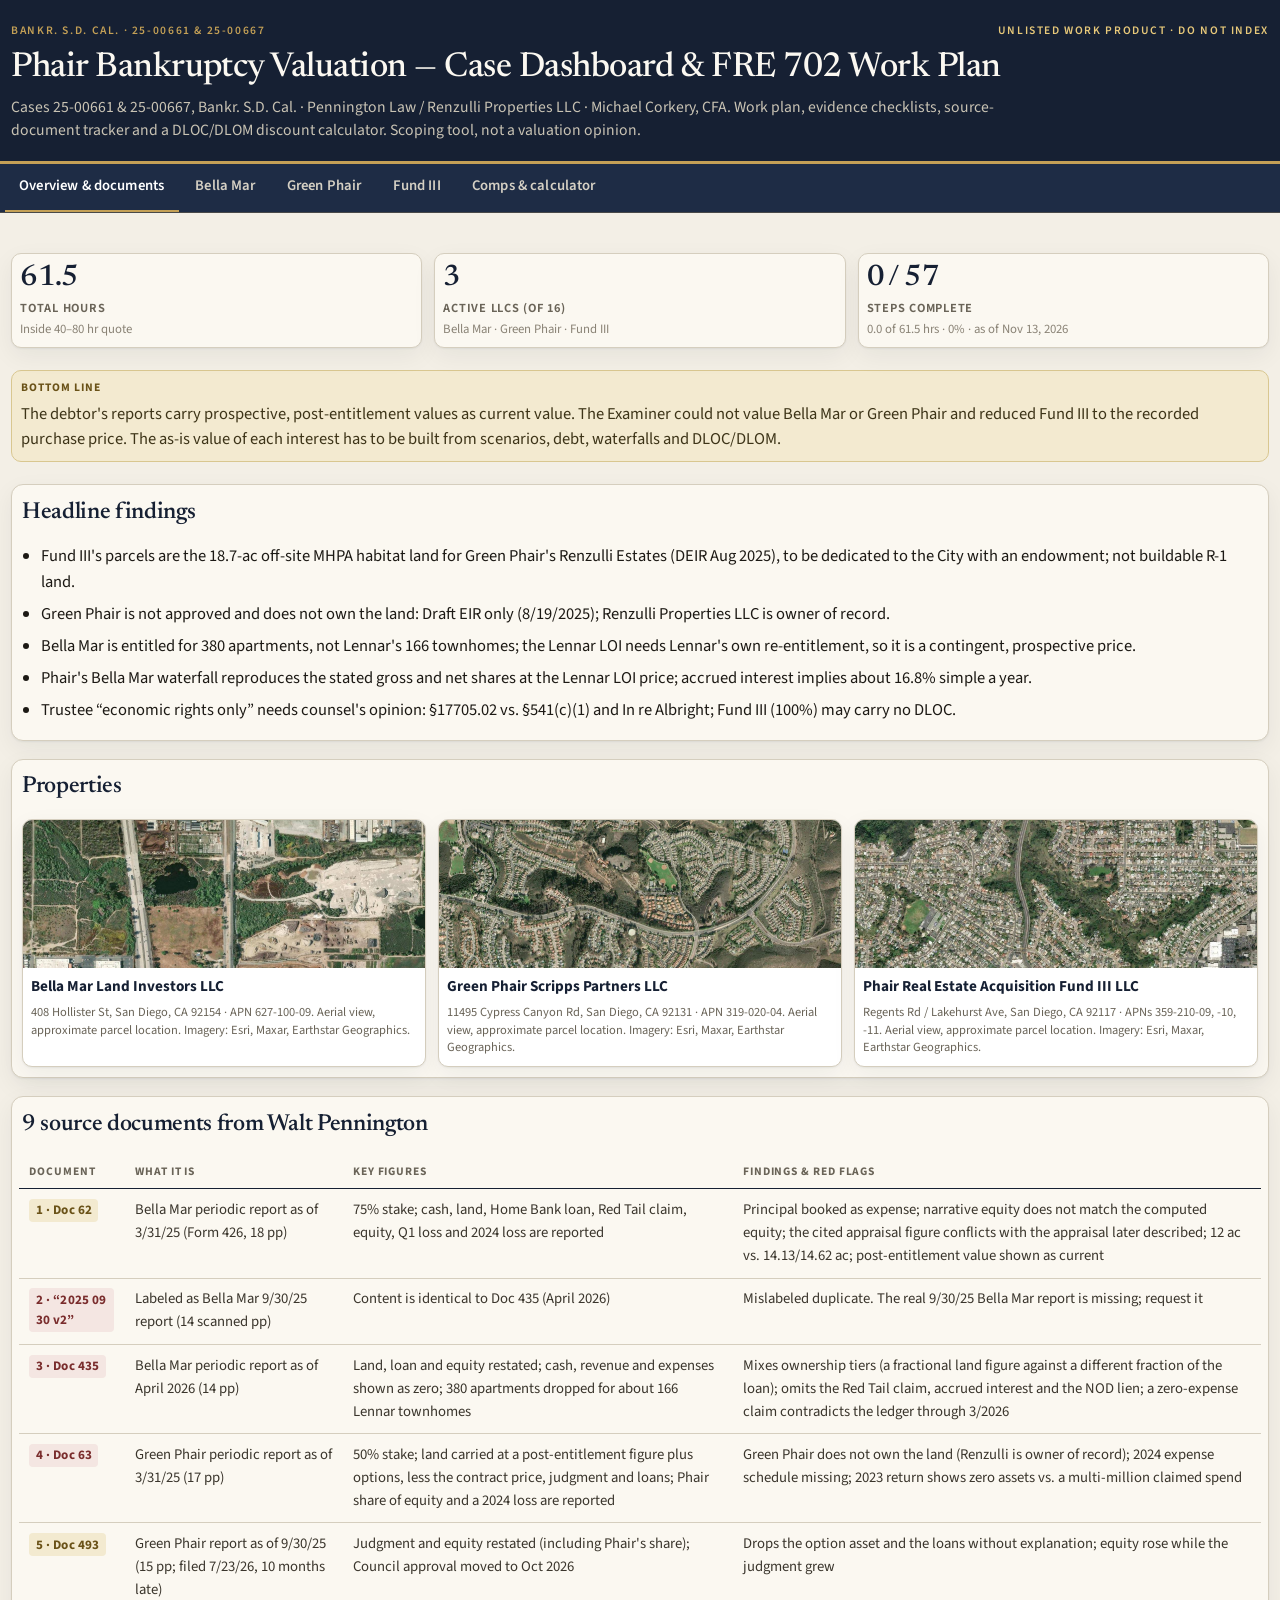
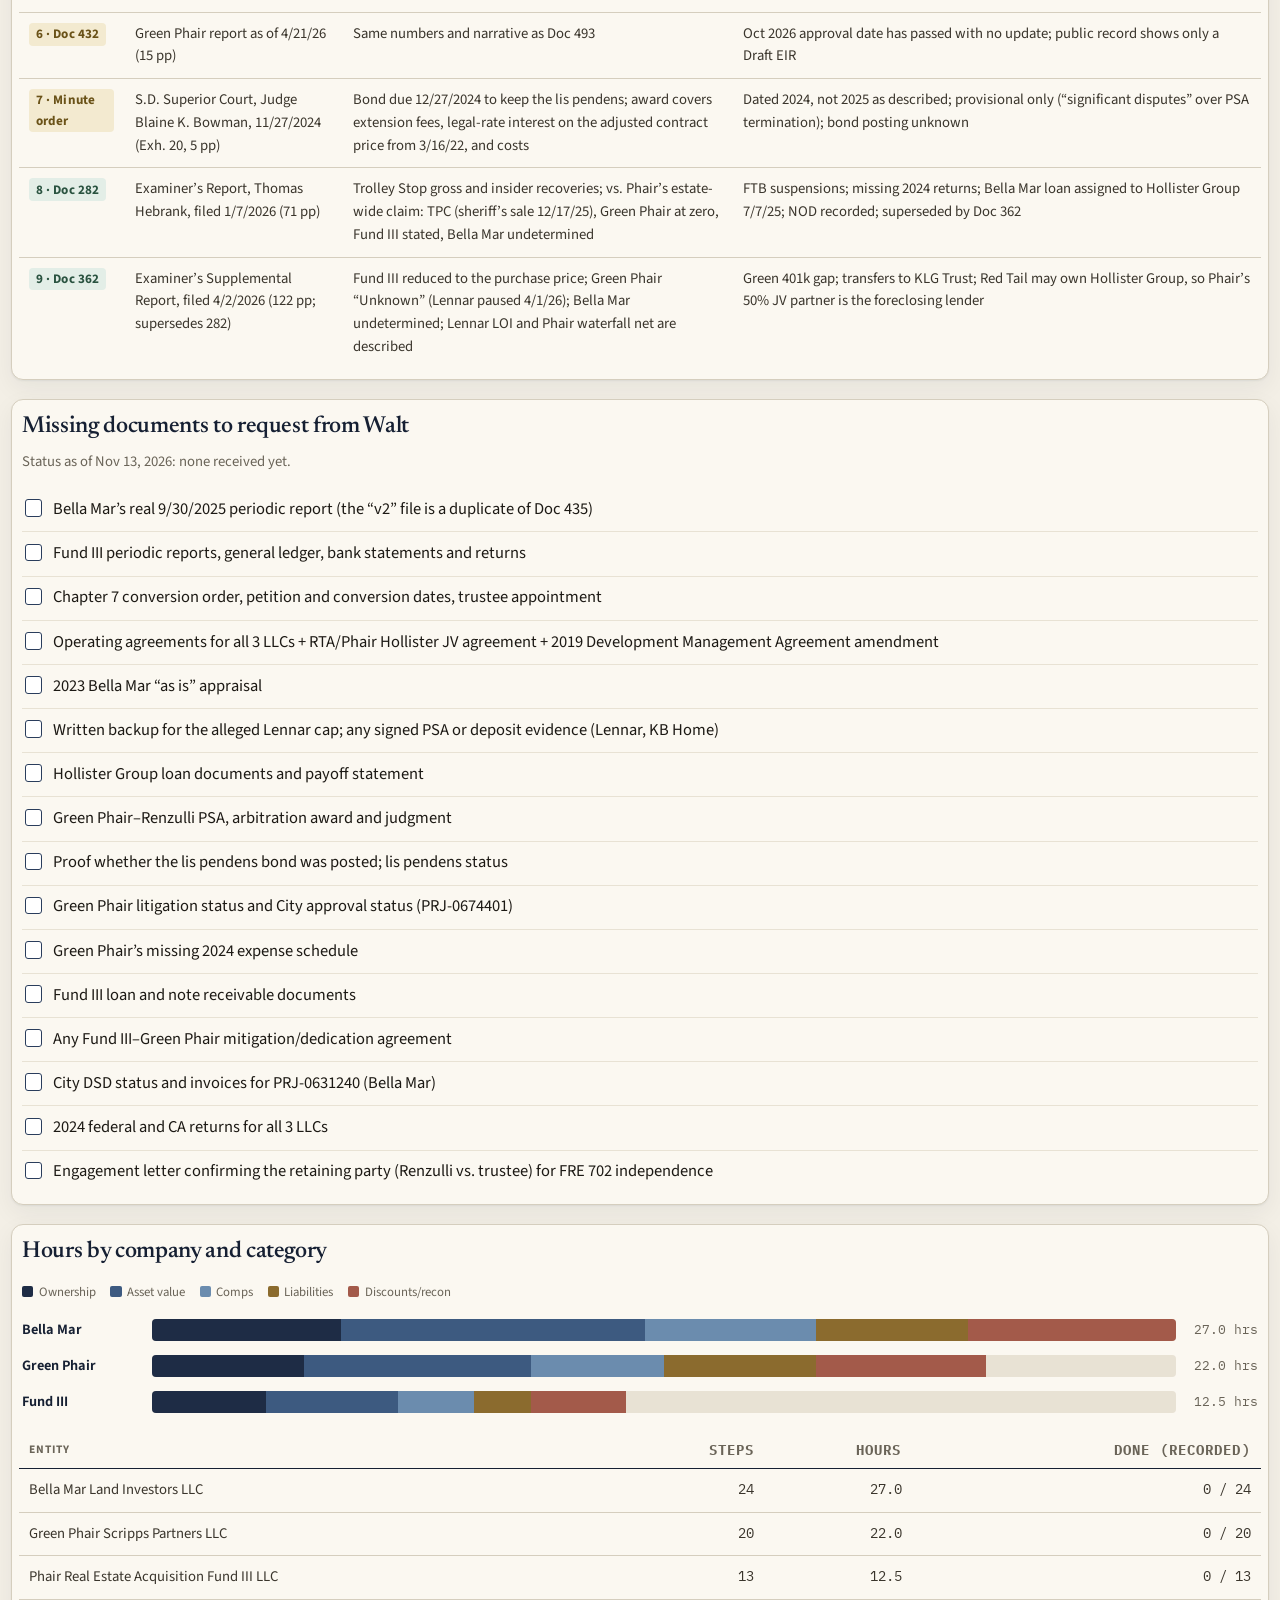
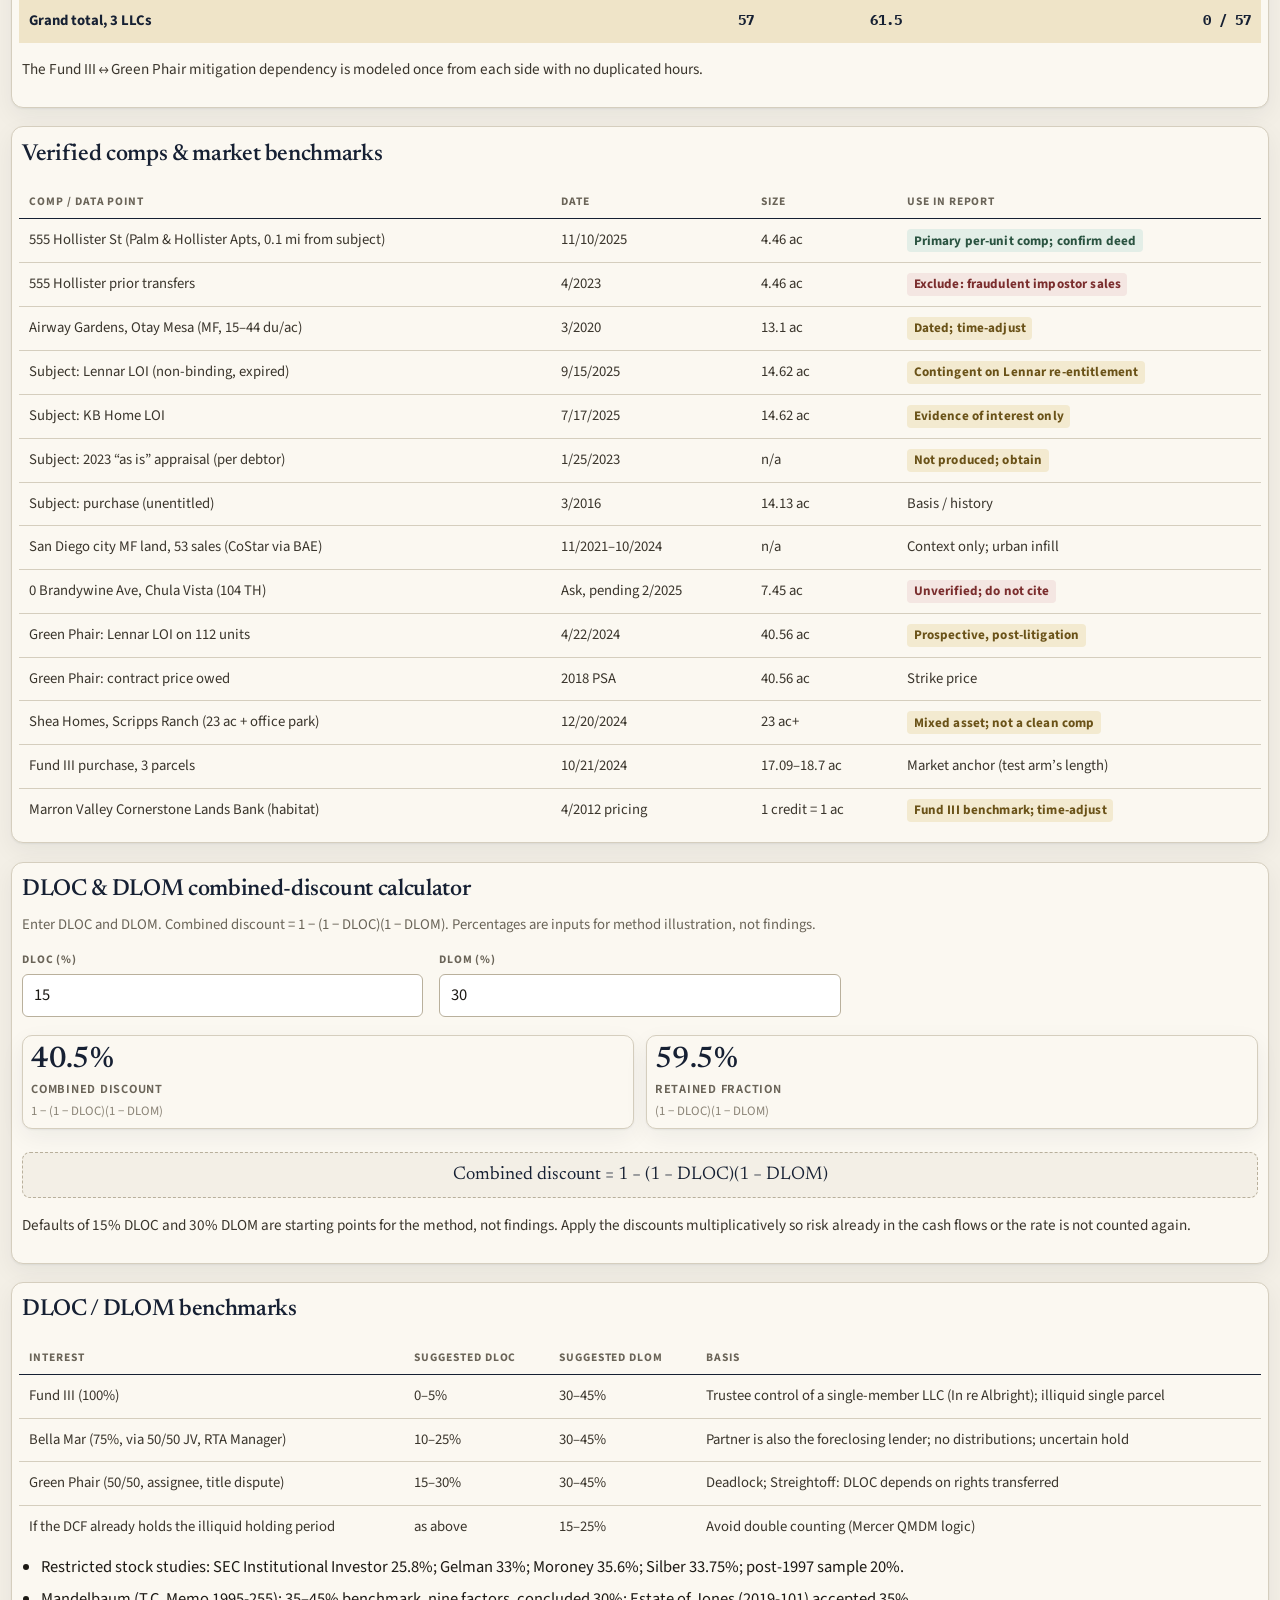
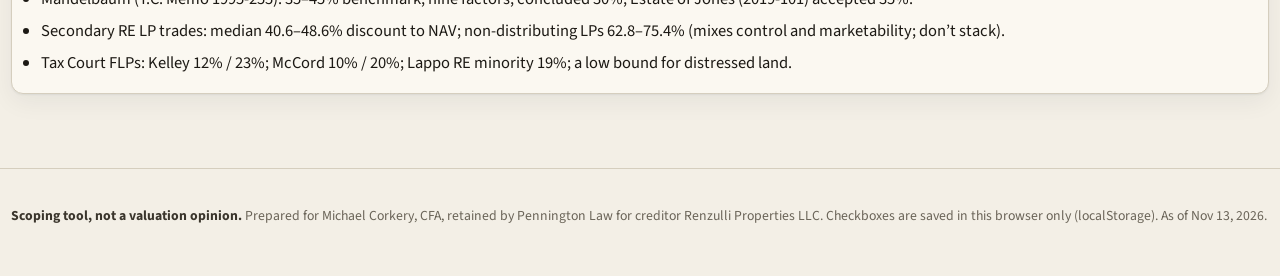
==== commit bcd3024c: "Add property aerials, tighten layout, and drop fees from the work plan Publish Esri aerials for the " ====
--- a/index.html
+++ b/index.html
@@ -22,100 +22,62 @@
       <span class="confidential">Unlisted work product · do not index</span>
     </div>
     <h1>Phair Bankruptcy Valuation — Case Dashboard &amp; FRE 702 Work Plan</h1>
-    <p class="deck">Cases 25-00661 &amp; 25-00667, Bankr. S.D. Cal. · Pennington Law / Renzulli Properties LLC · Michael Corkery, CFA · $125/hr. Work plan, evidence checklists, source-document tracker and a live Bella Mar discount calculator. Scoping tool, not a valuation opinion.</p>
+    <p class="deck">Cases 25-00661 &amp; 25-00667, Bankr. S.D. Cal. · Pennington Law / Renzulli Properties LLC · Michael Corkery, CFA. Work plan, evidence checklists, source-document tracker and a DLOC/DLOM discount calculator. Scoping tool, not a valuation opinion.</p>
   </div>
 </header>
 <nav class="primary" aria-label="Case sections"><ul><li><a href="index.html" aria-current="page" class="is-active">Overview &amp; documents</a></li><li><a href="bella-mar.html">Bella Mar</a></li><li><a href="green-phair.html">Green Phair</a></li><li><a href="fund-iii.html">Fund III</a></li><li><a href="index.html#calculator">Comps &amp; calculator</a></li></ul></nav><main id="main" class="wrap">
-<div class="metrics"><div class="metric"><span class="val">68.0</span><span class="lbl">Total hours</span><span class="det">Inside 40–80 hr quote</span></div><div class="metric"><span class="val">$8,500</span><span class="lbl">Est. fee ($125/hr)</span><span class="det">Quote $5,000–$10,000</span></div><div class="metric"><span class="val">3</span><span class="lbl">Active LLCs (of 16)</span><span class="det">Bella Mar · Green Phair · Fund III</span></div><div class="metric"><span class="val" data-metric="overview-done">0 / 67</span><span class="lbl">Steps complete</span><span class="det" data-metric="overview-done-detail">0.0 of 68.0 hrs · 0% · as of Nov 13, 2026</span></div></div><div class="callout warning"><span class="lead">Bottom line</span>The debtor&#x27;s reports carry prospective, post-entitlement values (Bella Mar $20M, Green Phair $50M, Fund III $5M land) as current value. The Examiner could not value Bella Mar or Green Phair and cut Fund III to $800K. The as-is value of each interest has to be built from scenarios, debt, waterfalls and DLOC/DLOM.</div>
+<div class="metrics"><div class="metric"><span class="val">61.5</span><span class="lbl">Total hours</span><span class="det">Inside 40–80 hr quote</span></div><div class="metric"><span class="val">3</span><span class="lbl">Active LLCs (of 16)</span><span class="det">Bella Mar · Green Phair · Fund III</span></div><div class="metric"><span class="val" data-metric="overview-done">0 / 57</span><span class="lbl">Steps complete</span><span class="det" data-metric="overview-done-detail">0.0 of 61.5 hrs · 0% · as of Nov 13, 2026</span></div></div><div class="callout warning"><span class="lead">Bottom line</span>The debtor&#x27;s reports carry prospective, post-entitlement values as current value. The Examiner could not value Bella Mar or Green Phair and reduced Fund III to the recorded purchase price. The as-is value of each interest has to be built from scenarios, debt, waterfalls and DLOC/DLOM.</div>
     <section class="block">
       <h2>Headline findings</h2>
-      <ul class="bullets"><li>Fund III&#x27;s parcels are the 18.7-ac off-site MHPA habitat land for Green Phair&#x27;s Renzulli Estates (DEIR Aug 2025), to be dedicated to the City with an endowment; not buildable R-1 land.</li><li>Green Phair is not approved and does not own the land: Draft EIR only (8/19/2025); Renzulli Properties LLC is owner of record.</li><li>Bella Mar is entitled for 380 apartments, not Lennar&#x27;s 166 townhomes; the $19.5M LOI needs Lennar&#x27;s own re-entitlement, so it is a contingent, prospective price.</li><li>Phair&#x27;s Bella Mar waterfall reproduces to the dollar: $11,686,250 gross, $8,776,045 net at $19.5M; accrued interest implies about 16.8% simple a year.</li><li>Trustee “economic rights only” needs counsel&#x27;s opinion: §17705.02 vs. §541(c)(1) and In re Albright; Fund III (100%) may carry no DLOC.</li></ul>
+      <ul class="bullets"><li>Fund III&#x27;s parcels are the 18.7-ac off-site MHPA habitat land for Green Phair&#x27;s Renzulli Estates (DEIR Aug 2025), to be dedicated to the City with an endowment; not buildable R-1 land.</li><li>Green Phair is not approved and does not own the land: Draft EIR only (8/19/2025); Renzulli Properties LLC is owner of record.</li><li>Bella Mar is entitled for 380 apartments, not Lennar&#x27;s 166 townhomes; the Lennar LOI needs Lennar&#x27;s own re-entitlement, so it is a contingent, prospective price.</li><li>Phair&#x27;s Bella Mar waterfall reproduces the stated gross and net shares at the Lennar LOI price; accrued interest implies about 16.8% simple a year.</li><li>Trustee “economic rights only” needs counsel&#x27;s opinion: §17705.02 vs. §541(c)(1) and In re Albright; Fund III (100%) may carry no DLOC.</li></ul>
     </section>
+    <section class="block" id="properties"><h2>Properties</h2><div class="property-cards"><a class="property-card" href="bella-mar.html"><img src="images/bella-mar-aerial.jpg" alt="Aerial view of the Bella Mar site at 408 Hollister Street, San Diego, approximate parcel location" width="1600" height="900"><div class="body"><strong>Bella Mar Land Investors LLC</strong><p class="caption">408 Hollister St, San Diego, CA 92154 · APN 627-100-09. Aerial view, approximate parcel location. Imagery: Esri, Maxar, Earthstar Geographics.</p></div></a><a class="property-card" href="green-phair.html"><img src="images/green-phair-aerial.jpg" alt="Aerial view of the Green Phair / Renzulli Estates site at 11495 Cypress Canyon Road, San Diego, approximate parcel location" width="1600" height="900"><div class="body"><strong>Green Phair Scripps Partners LLC</strong><p class="caption">11495 Cypress Canyon Rd, San Diego, CA 92131 · APN 319-020-04. Aerial view, approximate parcel location. Imagery: Esri, Maxar, Earthstar Geographics.</p></div></a><a class="property-card" href="fund-iii.html"><img src="images/fund-iii-aerial.jpg" alt="Aerial view of the Fund III parcels near Regents Road and Lakehurst Avenue, San Diego, approximate parcel location" width="1600" height="900"><div class="body"><strong>Phair Real Estate Acquisition Fund III LLC</strong><p class="caption">Regents Rd / Lakehurst Ave, San Diego, CA 92117 · APNs 359-210-09, -10, -11. Aerial view, approximate parcel location. Imagery: Esri, Maxar, Earthstar Geographics.</p></div></a></div></section>
+
     <section class="block">
       <h2>9 source documents from Walt Pennington</h2>
       <div class="table-wrap"><table class="data">
       <thead><tr><th>Document</th><th>What it is</th><th>Key figures</th><th>Findings &amp; red flags</th></tr></thead>
-      <tbody><tr><td><span class="tone warning">1 · Doc 62</span></td><td>Bella Mar periodic report as of 3/31/25 (Form 426, 18 pp)</td><td>75% stake; cash $87,114 (from $174,234); land $20M; Home Bank loan $2,272,000; Red Tail $3M; equity $14,815,114; Q1 loss $77,420; 2024 loss $352,910.88</td><td>$50K principal booked as expense; narrative equity $14,799,000 ≠ $14,815,114; “appraised $19.4M” vs. $20.9M; 12 ac vs. 14.13/14.62 ac; post-entitlement value shown as current</td></tr><tr><td><span class="tone danger">2 · “2025 09 30 v2”</span></td><td>Labeled as Bella Mar 9/30/25 report (14 scanned pp)</td><td>Content is identical to Doc 435 (April 2026)</td><td>Mislabeled duplicate. The real 9/30/25 Bella Mar report is missing; request it</td></tr><tr><td><span class="tone danger">3 · Doc 435</span></td><td>Bella Mar periodic report as of April 2026 (14 pp)</td><td>Land $7,312,500; loan $1,704,000; equity $5,608,500; $0 cash, revenue and expenses; 380 apts dropped for about 166 Lennar townhomes</td><td>Mixes tiers: $7.31M = 37.5% × $19.5M but $1.704M = 75% × $2.272M; omits Red Tail claim, $637,495 interest, $31,606 lien; “$0 expenses” contradicts ledger through 3/2026</td></tr><tr><td><span class="tone danger">4 · Doc 63</span></td><td>Green Phair periodic report as of 3/31/25 (17 pp)</td><td>50% stake; land $50M “upon completion of entitlements” + $300K options; less $15.7M price, $4.93M judgment, $4,858,923 loans; equity $24,811,077 (Phair $12,405,538); 2024 loss $546,658.52</td><td>Green Phair doesn’t own the land (Renzulli is owner of record); 2024 expense schedule missing; 2023 return shows $0 assets vs. $6.13M claimed spend</td></tr><tr><td><span class="tone warning">5 · Doc 493</span></td><td>Green Phair report as of 9/30/25 (15 pp; filed 7/23/26, 10 months late)</td><td>Judgment $6.33M; equity $27,970,000 (Phair $13,985,000); Council approval moved to Oct 2026</td><td>Drops $300K options and $4,858,923 loans without explanation; equity rose while judgment grew $1.4M</td></tr><tr><td><span class="tone warning">6 · Doc 432</span></td><td>Green Phair report as of 4/21/26 (15 pp)</td><td>Same numbers and narrative as Doc 493</td><td>Oct 2026 approval date has passed with no update; public record shows only a Draft EIR</td></tr><tr><td><span class="tone warning">7 · Minute order</span></td><td>S.D. Superior Court, Judge Blaine K. Bowman, 11/27/2024 (Exh. 20, 5 pp)</td><td>$4,719,000 bond due 12/27/2024 to keep lis pendens; award: $240K extension fees, legal-rate interest on $15.73M from 3/16/22, $21,816.65 costs</td><td>Dated 2024, not 2025 as described; provisional only (“significant disputes” over PSA termination); bond posting unknown</td></tr><tr><td><span class="tone success">8 · Doc 282</span></td><td>Examiner’s Report, Thomas Hebrank, filed 1/7/2026 (71 pp)</td><td>Trolley Stop $7.16M gross, $4.82M to insiders (≥$1.50M over notes); vs. Phair’s $38.4–39.0M: TPC $0 (sheriff’s sale 12/17/25, $50K), Green Phair $0, Fund III $2.4M, Bella Mar undetermined</td><td>FTB suspensions; missing 2024 returns; Bella Mar loan assigned to Hollister Group 7/7/25; NOD $31,606; superseded by Doc 362</td></tr><tr><td><span class="tone success">9 · Doc 362</span></td><td>Examiner’s Supplemental Report, filed 4/2/2026 (122 pp; supersedes 282)</td><td>Fund III → $800,000; Green Phair → “Unknown” (Lennar paused 4/1/26); Bella Mar undetermined; Lennar LOI $19.5M; Phair waterfall net $8,776,045</td><td>$303K Green 401k gap; $625,584 to KLG Trust; Red Tail may own Hollister Group, so Phair’s 50% JV partner is the foreclosing lender</td></tr></tbody>
+      <tbody><tr><td><span class="tone warning">1 · Doc 62</span></td><td>Bella Mar periodic report as of 3/31/25 (Form 426, 18 pp)</td><td>75% stake; cash, land, Home Bank loan, Red Tail claim, equity, Q1 loss and 2024 loss are reported</td><td>Principal booked as expense; narrative equity does not match the computed equity; the cited appraisal figure conflicts with the appraisal later described; 12 ac vs. 14.13/14.62 ac; post-entitlement value shown as current</td></tr><tr><td><span class="tone danger">2 · “2025 09 30 v2”</span></td><td>Labeled as Bella Mar 9/30/25 report (14 scanned pp)</td><td>Content is identical to Doc 435 (April 2026)</td><td>Mislabeled duplicate. The real 9/30/25 Bella Mar report is missing; request it</td></tr><tr><td><span class="tone danger">3 · Doc 435</span></td><td>Bella Mar periodic report as of April 2026 (14 pp)</td><td>Land, loan and equity restated; cash, revenue and expenses shown as zero; 380 apartments dropped for about 166 Lennar townhomes</td><td>Mixes ownership tiers (a fractional land figure against a different fraction of the loan); omits the Red Tail claim, accrued interest and the NOD lien; a zero-expense claim contradicts the ledger through 3/2026</td></tr><tr><td><span class="tone danger">4 · Doc 63</span></td><td>Green Phair periodic report as of 3/31/25 (17 pp)</td><td>50% stake; land carried at a post-entitlement figure plus options, less the contract price, judgment and loans; Phair share of equity and a 2024 loss are reported</td><td>Green Phair does not own the land (Renzulli is owner of record); 2024 expense schedule missing; 2023 return shows zero assets vs. a multi-million claimed spend</td></tr><tr><td><span class="tone warning">5 · Doc 493</span></td><td>Green Phair report as of 9/30/25 (15 pp; filed 7/23/26, 10 months late)</td><td>Judgment and equity restated (including Phair&#x27;s share); Council approval moved to Oct 2026</td><td>Drops the option asset and the loans without explanation; equity rose while the judgment grew</td></tr><tr><td><span class="tone warning">6 · Doc 432</span></td><td>Green Phair report as of 4/21/26 (15 pp)</td><td>Same numbers and narrative as Doc 493</td><td>Oct 2026 approval date has passed with no update; public record shows only a Draft EIR</td></tr><tr><td><span class="tone warning">7 · Minute order</span></td><td>S.D. Superior Court, Judge Blaine K. Bowman, 11/27/2024 (Exh. 20, 5 pp)</td><td>Bond due 12/27/2024 to keep the lis pendens; award covers extension fees, legal-rate interest on the adjusted contract price from 3/16/22, and costs</td><td>Dated 2024, not 2025 as described; provisional only (“significant disputes” over PSA termination); bond posting unknown</td></tr><tr><td><span class="tone success">8 · Doc 282</span></td><td>Examiner’s Report, Thomas Hebrank, filed 1/7/2026 (71 pp)</td><td>Trolley Stop gross and insider recoveries; vs. Phair’s estate-wide claim: TPC (sheriff’s sale 12/17/25), Green Phair at zero, Fund III stated, Bella Mar undetermined</td><td>FTB suspensions; missing 2024 returns; Bella Mar loan assigned to Hollister Group 7/7/25; NOD recorded; superseded by Doc 362</td></tr><tr><td><span class="tone success">9 · Doc 362</span></td><td>Examiner’s Supplemental Report, filed 4/2/2026 (122 pp; supersedes 282)</td><td>Fund III reduced to the purchase price; Green Phair “Unknown” (Lennar paused 4/1/26); Bella Mar undetermined; Lennar LOI and Phair waterfall net are described</td><td>Green 401k gap; transfers to KLG Trust; Red Tail may own Hollister Group, so Phair’s 50% JV partner is the foreclosing lender</td></tr></tbody>
     </table></div>
     </section>
     <section class="block">
       <h2>Missing documents to request from Walt</h2>
       <p class="caption">Status as of Nov 13, 2026: none received yet.</p>
-      <div class="chk"><input type="checkbox" data-missing="m-0" id="miss-0"><label for="miss-0">Bella Mar’s real 9/30/2025 periodic report (the “v2” file is a duplicate of Doc 435)</label></div><div class="chk"><input type="checkbox" data-missing="m-1" id="miss-1"><label for="miss-1">Fund III periodic reports, general ledger, bank statements and returns</label></div><div class="chk"><input type="checkbox" data-missing="m-2" id="miss-2"><label for="miss-2">Chapter 7 conversion order, petition and conversion dates, trustee appointment</label></div><div class="chk"><input type="checkbox" data-missing="m-3" id="miss-3"><label for="miss-3">Operating agreements for all 3 LLCs + RTA/Phair Hollister JV agreement + 2019 Development Management Agreement amendment</label></div><div class="chk"><input type="checkbox" data-missing="m-4" id="miss-4"><label for="miss-4">2023 Bella Mar “as is” appraisal ($20.9M)</label></div><div class="chk"><input type="checkbox" data-missing="m-5" id="miss-5"><label for="miss-5">Written backup for the alleged $15M Lennar cap; any signed PSA or deposit evidence (Lennar, KB Home)</label></div><div class="chk"><input type="checkbox" data-missing="m-6" id="miss-6"><label for="miss-6">Hollister Group loan documents and payoff statement</label></div><div class="chk"><input type="checkbox" data-missing="m-7" id="miss-7"><label for="miss-7">Green Phair–Renzulli PSA, arbitration award and judgment</label></div><div class="chk"><input type="checkbox" data-missing="m-8" id="miss-8"><label for="miss-8">Proof whether the $4.719M bond was posted; lis pendens status</label></div><div class="chk"><input type="checkbox" data-missing="m-9" id="miss-9"><label for="miss-9">Green Phair litigation status and City approval status (PRJ-0674401)</label></div><div class="chk"><input type="checkbox" data-missing="m-10" id="miss-10"><label for="miss-10">Green Phair’s missing 2024 expense schedule</label></div><div class="chk"><input type="checkbox" data-missing="m-11" id="miss-11"><label for="miss-11">Fund III $2M loan and $1.05M note receivable documents</label></div><div class="chk"><input type="checkbox" data-missing="m-12" id="miss-12"><label for="miss-12">Any Fund III–Green Phair mitigation/dedication agreement</label></div><div class="chk"><input type="checkbox" data-missing="m-13" id="miss-13"><label for="miss-13">City DSD status and invoices for PRJ-0631240 (Bella Mar)</label></div><div class="chk"><input type="checkbox" data-missing="m-14" id="miss-14"><label for="miss-14">2024 federal and CA returns for all 3 LLCs</label></div><div class="chk"><input type="checkbox" data-missing="m-15" id="miss-15"><label for="miss-15">Engagement letter confirming the retaining party (Renzulli vs. trustee) for FRE 702 independence</label></div>
+      <div class="chk"><input type="checkbox" data-missing="m-0" id="miss-0"><label for="miss-0">Bella Mar’s real 9/30/2025 periodic report (the “v2” file is a duplicate of Doc 435)</label></div><div class="chk"><input type="checkbox" data-missing="m-1" id="miss-1"><label for="miss-1">Fund III periodic reports, general ledger, bank statements and returns</label></div><div class="chk"><input type="checkbox" data-missing="m-2" id="miss-2"><label for="miss-2">Chapter 7 conversion order, petition and conversion dates, trustee appointment</label></div><div class="chk"><input type="checkbox" data-missing="m-3" id="miss-3"><label for="miss-3">Operating agreements for all 3 LLCs + RTA/Phair Hollister JV agreement + 2019 Development Management Agreement amendment</label></div><div class="chk"><input type="checkbox" data-missing="m-4" id="miss-4"><label for="miss-4">2023 Bella Mar “as is” appraisal</label></div><div class="chk"><input type="checkbox" data-missing="m-5" id="miss-5"><label for="miss-5">Written backup for the alleged Lennar cap; any signed PSA or deposit evidence (Lennar, KB Home)</label></div><div class="chk"><input type="checkbox" data-missing="m-6" id="miss-6"><label for="miss-6">Hollister Group loan documents and payoff statement</label></div><div class="chk"><input type="checkbox" data-missing="m-7" id="miss-7"><label for="miss-7">Green Phair–Renzulli PSA, arbitration award and judgment</label></div><div class="chk"><input type="checkbox" data-missing="m-8" id="miss-8"><label for="miss-8">Proof whether the lis pendens bond was posted; lis pendens status</label></div><div class="chk"><input type="checkbox" data-missing="m-9" id="miss-9"><label for="miss-9">Green Phair litigation status and City approval status (PRJ-0674401)</label></div><div class="chk"><input type="checkbox" data-missing="m-10" id="miss-10"><label for="miss-10">Green Phair’s missing 2024 expense schedule</label></div><div class="chk"><input type="checkbox" data-missing="m-11" id="miss-11"><label for="miss-11">Fund III loan and note receivable documents</label></div><div class="chk"><input type="checkbox" data-missing="m-12" id="miss-12"><label for="miss-12">Any Fund III–Green Phair mitigation/dedication agreement</label></div><div class="chk"><input type="checkbox" data-missing="m-13" id="miss-13"><label for="miss-13">City DSD status and invoices for PRJ-0631240 (Bella Mar)</label></div><div class="chk"><input type="checkbox" data-missing="m-14" id="miss-14"><label for="miss-14">2024 federal and CA returns for all 3 LLCs</label></div><div class="chk"><input type="checkbox" data-missing="m-15" id="miss-15"><label for="miss-15">Engagement letter confirming the retaining party (Renzulli vs. trustee) for FRE 702 independence</label></div>
     </section>
     <section class="block">
       <h2>Hours by company and category</h2>
-      <ul class="legend"><li><i class="c0"></i>Scope/FRE 702</li><li><i class="c1"></i>Ownership</li><li><i class="c2"></i>Asset value</li><li><i class="c3"></i>Comps</li><li><i class="c4"></i>Liabilities</li><li><i class="c5"></i>Discounts/recon</li></ul><div class="stacked"><div class="stacked-row"><div class="name">Bella Mar</div><div class="bar"><span class="c0" style="width:10.000%" title="Scope/FRE 702: 3.0 hrs"></span><span class="c1" style="width:16.667%" title="Ownership: 5.0 hrs"></span><span class="c2" style="width:26.667%" title="Asset value: 8.0 hrs"></span><span class="c3" style="width:15.000%" title="Comps: 4.5 hrs"></span><span class="c4" style="width:13.333%" title="Liabilities: 4.0 hrs"></span><span class="c5" style="width:18.333%" title="Discounts/recon: 5.5 hrs"></span></div><div class="hrs">30.0 hrs</div></div><div class="stacked-row"><div class="name">Green Phair</div><div class="bar"><span class="c0" style="width:6.667%" title="Scope/FRE 702: 2.0 hrs"></span><span class="c1" style="width:13.333%" title="Ownership: 4.0 hrs"></span><span class="c2" style="width:20.000%" title="Asset value: 6.0 hrs"></span><span class="c3" style="width:11.667%" title="Comps: 3.5 hrs"></span><span class="c4" style="width:13.333%" title="Liabilities: 4.0 hrs"></span><span class="c5" style="width:15.000%" title="Discounts/recon: 4.5 hrs"></span></div><div class="hrs">24.0 hrs</div></div><div class="stacked-row"><div class="name">Fund III</div><div class="bar"><span class="c0" style="width:5.000%" title="Scope/FRE 702: 1.5 hrs"></span><span class="c1" style="width:10.000%" title="Ownership: 3.0 hrs"></span><span class="c2" style="width:11.667%" title="Asset value: 3.5 hrs"></span><span class="c3" style="width:6.667%" title="Comps: 2.0 hrs"></span><span class="c4" style="width:5.000%" title="Liabilities: 1.5 hrs"></span><span class="c5" style="width:8.333%" title="Discounts/recon: 2.5 hrs"></span></div><div class="hrs">14.0 hrs</div></div></div>
+      <ul class="legend"><li><i class="c0"></i>Ownership</li><li><i class="c1"></i>Asset value</li><li><i class="c2"></i>Comps</li><li><i class="c3"></i>Liabilities</li><li><i class="c4"></i>Discounts/recon</li></ul><div class="stacked"><div class="stacked-row"><div class="name">Bella Mar</div><div class="bar"><span class="c0" style="width:18.519%" title="Ownership: 5.0 hrs"></span><span class="c1" style="width:29.630%" title="Asset value: 8.0 hrs"></span><span class="c2" style="width:16.667%" title="Comps: 4.5 hrs"></span><span class="c3" style="width:14.815%" title="Liabilities: 4.0 hrs"></span><span class="c4" style="width:20.370%" title="Discounts/recon: 5.5 hrs"></span></div><div class="hrs">27.0 hrs</div></div><div class="stacked-row"><div class="name">Green Phair</div><div class="bar"><span class="c0" style="width:14.815%" title="Ownership: 4.0 hrs"></span><span class="c1" style="width:22.222%" title="Asset value: 6.0 hrs"></span><span class="c2" style="width:12.963%" title="Comps: 3.5 hrs"></span><span class="c3" style="width:14.815%" title="Liabilities: 4.0 hrs"></span><span class="c4" style="width:16.667%" title="Discounts/recon: 4.5 hrs"></span></div><div class="hrs">22.0 hrs</div></div><div class="stacked-row"><div class="name">Fund III</div><div class="bar"><span class="c0" style="width:11.111%" title="Ownership: 3.0 hrs"></span><span class="c1" style="width:12.963%" title="Asset value: 3.5 hrs"></span><span class="c2" style="width:7.407%" title="Comps: 2.0 hrs"></span><span class="c3" style="width:5.556%" title="Liabilities: 1.5 hrs"></span><span class="c4" style="width:9.259%" title="Discounts/recon: 2.5 hrs"></span></div><div class="hrs">12.5 hrs</div></div></div>
       <div class="table-wrap"><table class="data">
-      <thead><tr><th>Entity</th><th class="end">Steps</th><th class="end">Hours</th><th class="end">Fee</th><th class="end">Done (recorded)</th></tr></thead>
+      <thead><tr><th>Entity</th><th class="end">Steps</th><th class="end">Hours</th><th class="end">Done (recorded)</th></tr></thead>
       <tbody>
-        <tr><td>Bella Mar Land Investors LLC</td><td class="end">28</td><td class="end">30.0</td><td class="end">$3,750</td><td class="end" data-done-cell="bella">0 / 28</td></tr><tr><td>Green Phair Scripps Partners LLC</td><td class="end">23</td><td class="end">24.0</td><td class="end">$3,000</td><td class="end" data-done-cell="green">0 / 23</td></tr><tr><td>Phair Real Estate Acquisition Fund III LLC</td><td class="end">16</td><td class="end">14.0</td><td class="end">$1,750</td><td class="end" data-done-cell="fund">0 / 16</td></tr><tr class="total"><td>Grand total, 3 LLCs</td><td class="end">67</td><td class="end">68.0</td><td class="end">$8,500</td><td class="end" data-done-cell="total">0 / 67</td></tr>
+        <tr><td>Bella Mar Land Investors LLC</td><td class="end">24</td><td class="end">27.0</td><td class="end" data-done-cell="bella">0 / 24</td></tr><tr><td>Green Phair Scripps Partners LLC</td><td class="end">20</td><td class="end">22.0</td><td class="end" data-done-cell="green">0 / 20</td></tr><tr><td>Phair Real Estate Acquisition Fund III LLC</td><td class="end">13</td><td class="end">12.5</td><td class="end" data-done-cell="fund">0 / 13</td></tr><tr class="total"><td>Grand total, 3 LLCs</td><td class="end">57</td><td class="end">61.5</td><td class="end" data-done-cell="total">0 / 57</td></tr>
       </tbody>
     </table></div>
-      <p class="note">The 1.5-hr matter-wide engagement item is split 0.5 hr per company and counted once. The Fund III ↔ Green Phair mitigation dependency is modeled once from each side with no duplicated hours.</p>
+      <p class="note">The Fund III ↔ Green Phair mitigation dependency is modeled once from each side with no duplicated hours.</p>
     </section>
     <section class="block">
       <h2>Verified comps &amp; market benchmarks</h2>
       <div class="table-wrap"><table class="data">
-      <thead><tr><th>Comp / data point</th><th>Date</th><th>Size</th><th class="end">Price</th><th class="end">$/acre</th><th class="end">$/unit</th><th>Use in report</th></tr></thead>
-      <tbody><tr><td>555 Hollister St (Palm &amp; Hollister Apts, 0.1 mi from subject)</td><td>11/10/2025</td><td>4.46 ac</td><td class="end">$6,600,000</td><td class="end">$1.48M</td><td class="end">$33,300 (198 apts)</td><td><span class="tone success">Primary $/unit comp; confirm deed</span></td></tr><tr><td>555 Hollister prior transfers</td><td>4/2023</td><td>4.46 ac</td><td class="end">$560K / $750K</td><td class="end">n/m</td><td class="end">n/m</td><td><span class="tone danger">Exclude: fraudulent impostor sales</span></td></tr><tr><td>Airway Gardens, Otay Mesa (MF, 15–44 du/ac)</td><td>3/2020</td><td>13.1 ac</td><td class="end">$14,400,000</td><td class="end">$1.10M</td><td class="end">n/a</td><td><span class="tone warning">Dated; time-adjust</span></td></tr><tr><td>Subject: Lennar LOI (non-binding, expired)</td><td>9/15/2025</td><td>14.62 ac</td><td class="end">$19,500,000</td><td class="end">$1.33M</td><td class="end">$117,500 (166 TH)</td><td><span class="tone warning">Contingent on Lennar re-entitlement</span></td></tr><tr><td>Subject: KB Home LOI</td><td>7/17/2025</td><td>14.62 ac</td><td class="end">$19,270,000</td><td class="end">$1.32M</td><td class="end">n/a</td><td><span class="tone warning">Evidence of interest only</span></td></tr><tr><td>Subject: 2023 “as is” appraisal (per debtor)</td><td>1/25/2023</td><td>n/a</td><td class="end">$20,900,000</td><td class="end">$1.43M</td><td class="end">$55,000 (380 apts)</td><td><span class="tone warning">Not produced; obtain</span></td></tr><tr><td>Subject: purchase (unentitled)</td><td>3/2016</td><td>14.13 ac</td><td class="end">$2,044,000</td><td class="end">$145K</td><td class="end">n/a</td><td>Basis / history</td></tr><tr><td>San Diego city MF land, 53 sales (CoStar via BAE)</td><td>11/2021–10/2024</td><td>n/a</td><td class="end">n/a</td><td class="end">$6.76M median</td><td class="end">n/a</td><td>Context only; urban infill</td></tr><tr><td>0 Brandywine Ave, Chula Vista (104 TH)</td><td>Ask, pending 2/2025</td><td>7.45 ac</td><td class="end">$9,000,000 ask</td><td class="end">$1.21M</td><td class="end">$86,500</td><td><span class="tone danger">Unverified; do not cite</span></td></tr><tr><td>Green Phair: Lennar LOI on 112 units</td><td>4/22/2024</td><td>40.56 ac</td><td class="end">$50,000,000</td><td class="end">$1.23M</td><td class="end">$446K</td><td><span class="tone warning">Prospective, post-litigation</span></td></tr><tr><td>Green Phair: contract price owed</td><td>2018 PSA</td><td>40.56 ac</td><td class="end">$15,700,000</td><td class="end">$385K</td><td class="end">$140K</td><td>Strike price</td></tr><tr><td>Shea Homes, Scripps Ranch (23 ac + office park)</td><td>12/20/2024</td><td>23 ac+</td><td class="end">$50,000,000</td><td class="end">n/m</td><td class="end">n/m</td><td><span class="tone warning">Mixed asset; not a clean comp</span></td></tr><tr><td>Fund III purchase, 3 parcels</td><td>10/21/2024</td><td>17.09–18.7 ac</td><td class="end">$800,000</td><td class="end">$42.8K–$46.8K</td><td class="end">n/a</td><td>Market anchor (test arm’s length)</td></tr><tr><td>Marron Valley Cornerstone Lands Bank (habitat)</td><td>4/2012 pricing</td><td>1 credit = 1 ac</td><td class="end">$30,500 / credit</td><td class="end">$30.5K</td><td class="end">n/a</td><td><span class="tone warning">Fund III benchmark; time-adjust</span></td></tr></tbody>
+      <thead><tr><th>Comp / data point</th><th>Date</th><th>Size</th><th>Use in report</th></tr></thead>
+      <tbody><tr><td>555 Hollister St (Palm &amp; Hollister Apts, 0.1 mi from subject)</td><td>11/10/2025</td><td>4.46 ac</td><td><span class="tone success">Primary per-unit comp; confirm deed</span></td></tr><tr><td>555 Hollister prior transfers</td><td>4/2023</td><td>4.46 ac</td><td><span class="tone danger">Exclude: fraudulent impostor sales</span></td></tr><tr><td>Airway Gardens, Otay Mesa (MF, 15–44 du/ac)</td><td>3/2020</td><td>13.1 ac</td><td><span class="tone warning">Dated; time-adjust</span></td></tr><tr><td>Subject: Lennar LOI (non-binding, expired)</td><td>9/15/2025</td><td>14.62 ac</td><td><span class="tone warning">Contingent on Lennar re-entitlement</span></td></tr><tr><td>Subject: KB Home LOI</td><td>7/17/2025</td><td>14.62 ac</td><td><span class="tone warning">Evidence of interest only</span></td></tr><tr><td>Subject: 2023 “as is” appraisal (per debtor)</td><td>1/25/2023</td><td>n/a</td><td><span class="tone warning">Not produced; obtain</span></td></tr><tr><td>Subject: purchase (unentitled)</td><td>3/2016</td><td>14.13 ac</td><td>Basis / history</td></tr><tr><td>San Diego city MF land, 53 sales (CoStar via BAE)</td><td>11/2021–10/2024</td><td>n/a</td><td>Context only; urban infill</td></tr><tr><td>0 Brandywine Ave, Chula Vista (104 TH)</td><td>Ask, pending 2/2025</td><td>7.45 ac</td><td><span class="tone danger">Unverified; do not cite</span></td></tr><tr><td>Green Phair: Lennar LOI on 112 units</td><td>4/22/2024</td><td>40.56 ac</td><td><span class="tone warning">Prospective, post-litigation</span></td></tr><tr><td>Green Phair: contract price owed</td><td>2018 PSA</td><td>40.56 ac</td><td>Strike price</td></tr><tr><td>Shea Homes, Scripps Ranch (23 ac + office park)</td><td>12/20/2024</td><td>23 ac+</td><td><span class="tone warning">Mixed asset; not a clean comp</span></td></tr><tr><td>Fund III purchase, 3 parcels</td><td>10/21/2024</td><td>17.09–18.7 ac</td><td>Market anchor (test arm’s length)</td></tr><tr><td>Marron Valley Cornerstone Lands Bank (habitat)</td><td>4/2012 pricing</td><td>1 credit = 1 ac</td><td><span class="tone warning">Fund III benchmark; time-adjust</span></td></tr></tbody>
     </table></div>
     </section>
     <section class="block" id="calculator">
-      <h2>Bella Mar scenario, DLOC &amp; DLOM calculator</h2>
-      <p class="caption">Defaults reproduce the illustrative case in the research notes. Probabilities, rate and discounts are Michael&#x27;s judgment, not findings.</p>
+      <h2>DLOC &amp; DLOM combined-discount calculator</h2>
+      <p class="caption">Enter DLOC and DLOM. Combined discount = 1 − (1 − DLOC)(1 − DLOM). Percentages are inputs for method illustration, not findings.</p>
       <div class="calc-grid">
-        <div class="field"><label for="priceA">Scenario A price: builder sale ($)</label><input id="priceA" type="number" value="19500000"></div>
-        <div class="field"><label for="pA">Scenario A probability (%)</label><input id="pA" type="number" value="45"></div>
-        <div class="field"><label for="priceB">Scenario B price: re-traded sale ($)</label><input id="priceB" type="number" value="15000000"></div>
-        <div class="field"><label for="pB">Scenario B probability (%)</label><input id="pB" type="number" value="35"></div>
-        <div class="field"><label for="rate">Discount rate (%)</label><input id="rate" type="number" value="20"></div>
-        <div class="field"><label for="years">Years to cash</label><input id="years" type="number" value="3"></div>
-        <div class="field"><label for="extraMo">Extra months of interest beyond 20</label><input id="extraMo" type="number" value="0"></div>
-        <div class="field"><label for="pct">Phair interest (%)</label><input id="pct" type="number" value="75"></div>
-        <div class="field"><label for="dloc">DLOC (%)</label><input id="dloc" type="number" value="15"></div>
-        <div class="field"><label for="dlom">DLOM (%)</label><input id="dlom" type="number" value="30"></div>
-        <div class="field"><label for="compUnit">Comp cross-check: $ per unit</label><input id="compUnit" type="number" value="33300"></div>
-        <div class="field"><label for="units">Comp cross-check: approved units</label><input id="units" type="number" value="380"></div>
-      </div>
-      <div id="prob-over" class="callout danger" hidden>
-        <span class="lead">Check probabilities</span>
-        Scenario A and B probabilities add to more than 100%. Lower one of them; Scenario C (foreclosure, $0) takes whatever is left.
+        <div class="field"><label for="dloc">DLOC (%)</label><input id="dloc" type="number" value="15" min="0" max="100" step="0.1"></div>
+        <div class="field"><label for="dlom">DLOM (%)</label><input id="dlom" type="number" value="30" min="0" max="100" step="0.1"></div>
       </div>
       <div class="metrics">
-        <div class="metric"><span class="val" id="m-weighted">$2,713,986</span><span class="lbl">Probability-weighted PV</span><span class="det" id="m-weighted-det">Phair 75% share, before discounts</span></div>
         <div class="metric"><span class="val" id="m-combined">40.5%</span><span class="lbl">Combined discount</span><span class="det">1 − (1 − DLOC)(1 − DLOM)</span></div>
-        <div class="metric"><span class="val" id="m-final">$1,614,822</span><span class="lbl">Implied Phair interest value</span><span class="det">After DLOC &amp; DLOM</span></div>
-        <div class="metric"><span class="val" id="m-comp">$12.65M</span><span class="lbl">Comp cross-check (100% land)</span><span class="det">$/unit × units, before floodplain/MHPA</span></div>
+        <div class="metric"><span class="val" id="m-keep">59.5%</span><span class="lbl">Retained fraction</span><span class="det">(1 − DLOC)(1 − DLOM)</span></div>
       </div>
-      <div class="table-wrap"><table class="data">
-        <thead><tr><th>Scenario</th><th class="end">p</th><th class="end">Gross price</th><th class="end">Phair-side gross</th><th class="end">Net after loan + interest</th><th class="end">× Phair %</th><th class="end">PV</th></tr></thead>
-        <tbody>
-          <tr><td>A: builder sale</td><td class="end" id="r-a-p">45%</td><td class="end" id="r-a-price">$19,500,000</td><td class="end" id="r-a-gross">$11,686,250</td><td class="end" id="r-a-net">$8,776,045</td><td class="end" id="r-a-share">$6,582,034</td><td class="end emph" id="r-a-pv">$3,809,047</td></tr>
-          <tr><td>B: re-traded sale</td><td class="end" id="r-b-p">35%</td><td class="end" id="r-b-price">$15,000,000</td><td class="end" id="r-b-gross">$9,492,500</td><td class="end" id="r-b-net">$6,582,295</td><td class="end" id="r-b-share">$4,936,721</td><td class="end emph" id="r-b-pv">$2,856,899</td></tr>
-          <tr><td>C: foreclosure / equity lost</td><td class="end" id="r-c-p">20%</td><td class="end">n/a</td><td class="end">$0</td><td class="end">$0</td><td class="end">$0</td><td class="end emph">$0</td></tr>
-          <tr class="total"><td>Probability-weighted</td><td class="end"></td><td class="end"></td><td class="end"></td><td class="end"></td><td class="end"></td><td class="end" id="r-w-pv">$2,713,986</td></tr>
-          <tr><td id="r-final-label">After DLOC 15% and DLOM 30%</td><td class="end"></td><td class="end"></td><td class="end"></td><td class="end"></td><td class="end" id="r-keep">× 0.595</td><td class="end emph" id="r-final">$1,614,822</td></tr>
-        </tbody>
-      </table></div>
-      <div class="equation" aria-label="Valuation formula">
-        V = Σ p ×
-        <span class="frac"><span class="num">Net(P) × <span id="eq-pct">75%</span></span><span class="den">(1 + r)<sup>t</sup></span></span>
-        × (1 − DLOC)(1 − DLOM)
+      <div class="equation" aria-label="Combined discount formula">
+        Combined discount = 1 − (1 − DLOC)(1 − DLOM)
       </div>
-      <p class="note" id="waterfall-note">Waterfall (Phair's “SD Hollister Entitlement Splits”, Doc 362 p.101): Phair basis $8.25M after Red Tail costs $2.65M; lift up to $14M split 70% Red Tail / 30% Phair; above $14M 50/50; 2.5% closing costs split 50/50; less Hollister loan $2,272,710 and interest $637,495 (about $31,875 a month). Net is floored at $0.</p>
-    </section>
-
-    <section class="block">
-      <h2>Value bridge: debtor claims vs. model</h2>
-      <div class="hbars">
-        <div class="hbar"><div class="name">Debtor Doc 62 equity (100%)</div><div class="track"><div class="fill" style="width:100%"></div></div><div class="amt">$14.82M</div></div>
-        <div class="hbar"><div class="name">Debtor Doc 435 equity</div><div class="track"><div class="fill" style="width:37.856%"></div></div><div class="amt">$5.61M</div></div>
-        <div class="hbar"><div class="name">Scenario A net × Phair %, undiscounted</div><div class="track"><div class="fill" id="bar-a" style="width:44.426%"></div></div><div class="amt" id="bar-a-amt">$6.58M</div></div>
-        <div class="hbar"><div class="name">Probability-weighted PV</div><div class="track"><div class="fill" id="bar-w" style="width:18.316%"></div></div><div class="amt" id="bar-w-amt">$2.71M</div></div>
-        <div class="hbar"><div class="name">After DLOC &amp; DLOM</div><div class="track"><div class="fill emph" id="bar-f" style="width:10.898%"></div></div><div class="amt" id="bar-f-amt">$1.61M</div></div>
-      </div>
-      <p class="note">Not yet deducted: the Red Tail $3M reimbursement dispute, Bella Mar&#x27;s 25% minority members at the JV tier, DSD invoices and re-entitlement capital. Each pushes value lower. These numbers demonstrate the method; they are not a conclusion.</p>
+      <p class="note">Defaults of 15% DLOC and 30% DLOM are starting points for the method, not findings. Apply the discounts multiplicatively so risk already in the cash flows or the rate is not counted again.</p>
     </section>
 
     <section class="block">
@@ -126,7 +88,7 @@
     </table></div>
     <ul class="bullets"><li>Restricted stock studies: SEC Institutional Investor 25.8%; Gelman 33%; Moroney 35.6%; Silber 33.75%; post-1997 sample 20%.</li><li>Mandelbaum (T.C. Memo 1995-255): 35–45% benchmark, nine factors, concluded 30%; Estate of Jones (2019-101) accepted 35%.</li><li>Secondary RE LP trades: median 40.6–48.6% discount to NAV; non-distributing LPs 62.8–75.4% (mixes control and marketability; don’t stack).</li><li>Tax Court FLPs: Kelley 12% / 23%; McCord 10% / 20%; Lappo RE minority 19%; a low bound for distressed land.</li></ul>
     </section>
-    <div id="step-inventory" hidden><input type="checkbox" data-step="bella-1-0" data-hours="0.5" data-company="bella" tabindex="-1"><input type="checkbox" data-step="bella-1-1" data-hours="1.0" data-company="bella" tabindex="-1"><input type="checkbox" data-step="bella-1-2" data-hours="1.0" data-company="bella" tabindex="-1"><input type="checkbox" data-step="bella-1-3" data-hours="0.5" data-company="bella" tabindex="-1"><input type="checkbox" data-step="bella-2-0" data-hours="1.5" data-company="bella" tabindex="-1"><input type="checkbox" data-step="bella-2-1" data-hours="1.0" data-company="bella" tabindex="-1"><input type="checkbox" data-step="bella-2-2" data-hours="1.5" data-company="bella" tabindex="-1"><input type="checkbox" data-step="bella-2-3" data-hours="0.5" data-company="bella" tabindex="-1"><input type="checkbox" data-step="bella-2-4" data-hours="0.5" data-company="bella" tabindex="-1"><input type="checkbox" data-step="bella-3-0" data-hours="1.0" data-company="bella" tabindex="-1"><input type="checkbox" data-step="bella-3-1" data-hours="1.5" data-company="bella" tabindex="-1"><input type="checkbox" data-step="bella-3-2" data-hours="1.0" data-company="bella" tabindex="-1"><input type="checkbox" data-step="bella-3-3" data-hours="1.5" data-company="bella" tabindex="-1"><input type="checkbox" data-step="bella-3-4" data-hours="1.0" data-company="bella" tabindex="-1"><input type="checkbox" data-step="bella-3-5" data-hours="2.0" data-company="bella" tabindex="-1"><input type="checkbox" data-step="bella-4-0" data-hours="1.5" data-company="bella" tabindex="-1"><input type="checkbox" data-step="bella-4-1" data-hours="1.5" data-company="bella" tabindex="-1"><input type="checkbox" data-step="bella-4-2" data-hours="1.5" data-company="bella" tabindex="-1"><input type="checkbox" data-step="bella-5-0" data-hours="1.0" data-company="bella" tabindex="-1"><input type="checkbox" data-step="bella-5-1" data-hours="0.5" data-company="bella" tabindex="-1"><input type="checkbox" data-step="bella-5-2" data-hours="1.0" data-company="bella" tabindex="-1"><input type="checkbox" data-step="bella-5-3" data-hours="1.0" data-company="bella" tabindex="-1"><input type="checkbox" data-step="bella-5-4" data-hours="0.5" data-company="bella" tabindex="-1"><input type="checkbox" data-step="bella-6-0" data-hours="1.0" data-company="bella" tabindex="-1"><input type="checkbox" data-step="bella-6-1" data-hours="1.0" data-company="bella" tabindex="-1"><input type="checkbox" data-step="bella-6-2" data-hours="1.0" data-company="bella" tabindex="-1"><input type="checkbox" data-step="bella-6-3" data-hours="1.0" data-company="bella" tabindex="-1"><input type="checkbox" data-step="bella-6-4" data-hours="1.5" data-company="bella" tabindex="-1"><input type="checkbox" data-step="green-1-0" data-hours="0.5" data-company="green" tabindex="-1"><input type="checkbox" data-step="green-1-1" data-hours="0.5" data-company="green" tabindex="-1"><input type="checkbox" data-step="green-1-2" data-hours="1.0" data-company="green" tabindex="-1"><input type="checkbox" data-step="green-2-0" data-hours="1.5" data-company="green" tabindex="-1"><input type="checkbox" data-step="green-2-1" data-hours="1.0" data-company="green" tabindex="-1"><input type="checkbox" data-step="green-2-2" data-hours="1.0" data-company="green" tabindex="-1"><input type="checkbox" data-step="green-2-3" data-hours="0.5" data-company="green" tabindex="-1"><input type="checkbox" data-step="green-3-0" data-hours="1.5" data-company="green" tabindex="-1"><input type="checkbox" data-step="green-3-1" data-hours="1.5" data-company="green" tabindex="-1"><input type="checkbox" data-step="green-3-2" data-hours="0.5" data-company="green" tabindex="-1"><input type="checkbox" data-step="green-3-3" data-hours="1.0" data-company="green" tabindex="-1"><input type="checkbox" data-step="green-3-4" data-hours="1.5" data-company="green" tabindex="-1"><input type="checkbox" data-step="green-4-0" data-hours="1.5" data-company="green" tabindex="-1"><input type="checkbox" data-step="green-4-1" data-hours="1.0" data-company="green" tabindex="-1"><input type="checkbox" data-step="green-4-2" data-hours="1.0" data-company="green" tabindex="-1"><input type="checkbox" data-step="green-5-0" data-hours="1.0" data-company="green" tabindex="-1"><input type="checkbox" data-step="green-5-1" data-hours="1.0" data-company="green" tabindex="-1"><input type="checkbox" data-step="green-5-2" data-hours="1.0" data-company="green" tabindex="-1"><input type="checkbox" data-step="green-5-3" data-hours="1.0" data-company="green" tabindex="-1"><input type="checkbox" data-step="green-6-0" data-hours="1.0" data-company="green" tabindex="-1"><input type="checkbox" data-step="green-6-1" data-hours="1.0" data-company="green" tabindex="-1"><input type="checkbox" data-step="green-6-2" data-hours="1.0" data-company="green" tabindex="-1"><input type="checkbox" data-step="green-6-3" data-hours="1.5" data-company="green" tabindex="-1"><input type="checkbox" data-step="fund-1-0" data-hours="0.5" data-company="fund" tabindex="-1"><input type="checkbox" data-step="fund-1-1" data-hours="0.5" data-company="fund" tabindex="-1"><input type="checkbox" data-step="fund-1-2" data-hours="0.5" data-company="fund" tabindex="-1"><input type="checkbox" data-step="fund-2-0" data-hours="1.0" data-company="fund" tabindex="-1"><input type="checkbox" data-step="fund-2-1" data-hours="1.0" data-company="fund" tabindex="-1"><input type="checkbox" data-step="fund-2-2" data-hours="1.0" data-company="fund" tabindex="-1"><input type="checkbox" data-step="fund-3-0" data-hours="1.0" data-company="fund" tabindex="-1"><input type="checkbox" data-step="fund-3-1" data-hours="1.0" data-company="fund" tabindex="-1"><input type="checkbox" data-step="fund-3-2" data-hours="1.5" data-company="fund" tabindex="-1"><input type="checkbox" data-step="fund-4-0" data-hours="1.5" data-company="fund" tabindex="-1"><input type="checkbox" data-step="fund-4-1" data-hours="0.5" data-company="fund" tabindex="-1"><input type="checkbox" data-step="fund-5-0" data-hours="1.0" data-company="fund" tabindex="-1"><input type="checkbox" data-step="fund-5-1" data-hours="0.5" data-company="fund" tabindex="-1"><input type="checkbox" data-step="fund-6-0" data-hours="1.0" data-company="fund" tabindex="-1"><input type="checkbox" data-step="fund-6-1" data-hours="0.5" data-company="fund" tabindex="-1"><input type="checkbox" data-step="fund-6-2" data-hours="1.0" data-company="fund" tabindex="-1"></div>
+    <div id="step-inventory" hidden><input type="checkbox" data-step="bella-1-0" data-hours="1.5" data-company="bella" tabindex="-1"><input type="checkbox" data-step="bella-1-1" data-hours="1.0" data-company="bella" tabindex="-1"><input type="checkbox" data-step="bella-1-2" data-hours="1.5" data-company="bella" tabindex="-1"><input type="checkbox" data-step="bella-1-3" data-hours="0.5" data-company="bella" tabindex="-1"><input type="checkbox" data-step="bella-1-4" data-hours="0.5" data-company="bella" tabindex="-1"><input type="checkbox" data-step="bella-2-0" data-hours="1.0" data-company="bella" tabindex="-1"><input type="checkbox" data-step="bella-2-1" data-hours="1.5" data-company="bella" tabindex="-1"><input type="checkbox" data-step="bella-2-2" data-hours="1.0" data-company="bella" tabindex="-1"><input type="checkbox" data-step="bella-2-3" data-hours="1.5" data-company="bella" tabindex="-1"><input type="checkbox" data-step="bella-2-4" data-hours="1.0" data-company="bella" tabindex="-1"><input type="checkbox" data-step="bella-2-5" data-hours="2.0" data-company="bella" tabindex="-1"><input type="checkbox" data-step="bella-3-0" data-hours="1.5" data-company="bella" tabindex="-1"><input type="checkbox" data-step="bella-3-1" data-hours="1.5" data-company="bella" tabindex="-1"><input type="checkbox" data-step="bella-3-2" data-hours="1.5" data-company="bella" tabindex="-1"><input type="checkbox" data-step="bella-4-0" data-hours="1.0" data-company="bella" tabindex="-1"><input type="checkbox" data-step="bella-4-1" data-hours="0.5" data-company="bella" tabindex="-1"><input type="checkbox" data-step="bella-4-2" data-hours="1.0" data-company="bella" tabindex="-1"><input type="checkbox" data-step="bella-4-3" data-hours="1.0" data-company="bella" tabindex="-1"><input type="checkbox" data-step="bella-4-4" data-hours="0.5" data-company="bella" tabindex="-1"><input type="checkbox" data-step="bella-5-0" data-hours="1.0" data-company="bella" tabindex="-1"><input type="checkbox" data-step="bella-5-1" data-hours="1.0" data-company="bella" tabindex="-1"><input type="checkbox" data-step="bella-5-2" data-hours="1.0" data-company="bella" tabindex="-1"><input type="checkbox" data-step="bella-5-3" data-hours="1.0" data-company="bella" tabindex="-1"><input type="checkbox" data-step="bella-5-4" data-hours="1.5" data-company="bella" tabindex="-1"><input type="checkbox" data-step="green-1-0" data-hours="1.5" data-company="green" tabindex="-1"><input type="checkbox" data-step="green-1-1" data-hours="1.0" data-company="green" tabindex="-1"><input type="checkbox" data-step="green-1-2" data-hours="1.0" data-company="green" tabindex="-1"><input type="checkbox" data-step="green-1-3" data-hours="0.5" data-company="green" tabindex="-1"><input type="checkbox" data-step="green-2-0" data-hours="1.5" data-company="green" tabindex="-1"><input type="checkbox" data-step="green-2-1" data-hours="1.5" data-company="green" tabindex="-1"><input type="checkbox" data-step="green-2-2" data-hours="0.5" data-company="green" tabindex="-1"><input type="checkbox" data-step="green-2-3" data-hours="1.0" data-company="green" tabindex="-1"><input type="checkbox" data-step="green-2-4" data-hours="1.5" data-company="green" tabindex="-1"><input type="checkbox" data-step="green-3-0" data-hours="1.5" data-company="green" tabindex="-1"><input type="checkbox" data-step="green-3-1" data-hours="1.0" data-company="green" tabindex="-1"><input type="checkbox" data-step="green-3-2" data-hours="1.0" data-company="green" tabindex="-1"><input type="checkbox" data-step="green-4-0" data-hours="1.0" data-company="green" tabindex="-1"><input type="checkbox" data-step="green-4-1" data-hours="1.0" data-company="green" tabindex="-1"><input type="checkbox" data-step="green-4-2" data-hours="1.0" data-company="green" tabindex="-1"><input type="checkbox" data-step="green-4-3" data-hours="1.0" data-company="green" tabindex="-1"><input type="checkbox" data-step="green-5-0" data-hours="1.0" data-company="green" tabindex="-1"><input type="checkbox" data-step="green-5-1" data-hours="1.0" data-company="green" tabindex="-1"><input type="checkbox" data-step="green-5-2" data-hours="1.0" data-company="green" tabindex="-1"><input type="checkbox" data-step="green-5-3" data-hours="1.5" data-company="green" tabindex="-1"><input type="checkbox" data-step="fund-1-0" data-hours="1.0" data-company="fund" tabindex="-1"><input type="checkbox" data-step="fund-1-1" data-hours="1.0" data-company="fund" tabindex="-1"><input type="checkbox" data-step="fund-1-2" data-hours="1.0" data-company="fund" tabindex="-1"><input type="checkbox" data-step="fund-2-0" data-hours="1.0" data-company="fund" tabindex="-1"><input type="checkbox" data-step="fund-2-1" data-hours="1.0" data-company="fund" tabindex="-1"><input type="checkbox" data-step="fund-2-2" data-hours="1.5" data-company="fund" tabindex="-1"><input type="checkbox" data-step="fund-3-0" data-hours="1.5" data-company="fund" tabindex="-1"><input type="checkbox" data-step="fund-3-1" data-hours="0.5" data-company="fund" tabindex="-1"><input type="checkbox" data-step="fund-4-0" data-hours="1.0" data-company="fund" tabindex="-1"><input type="checkbox" data-step="fund-4-1" data-hours="0.5" data-company="fund" tabindex="-1"><input type="checkbox" data-step="fund-5-0" data-hours="1.0" data-company="fund" tabindex="-1"><input type="checkbox" data-step="fund-5-1" data-hours="0.5" data-company="fund" tabindex="-1"><input type="checkbox" data-step="fund-5-2" data-hours="1.0" data-company="fund" tabindex="-1"></div>
     </main>
 <footer class="site">
   <div class="inner">
--- a/css/styles.css
+++ b/css/styles.css
@@ -28,7 +28,7 @@
   --serif: "Newsreader", "Iowan Old Style", Palatino, "Palatino Linotype", "Book Antiqua", Georgia, serif;
   --sans: "Source Sans 3", "Segoe UI", system-ui, -apple-system, sans-serif;
   --mono: "IBM Plex Mono", "ui-monospace", "SFMono-Regular", Menlo, Consolas, monospace;
-  --max: 1180px;
+  --max: 1280px;
   --radius: 10px;
 }
 
@@ -69,7 +69,7 @@
 .masthead-inner {
   max-width: var(--max);
   margin: 0 auto;
-  padding: 1.35rem 1.4rem 1.15rem;
+  padding: 1.35rem 0.7rem 1.15rem;
 }
 .eyeline {
   display: flex;
@@ -112,7 +112,7 @@
 nav.primary ul {
   max-width: var(--max);
   margin: 0 auto;
-  padding: 0 0.6rem;
+  padding: 0 0.3rem;
   list-style: none;
   display: flex;
   gap: 0.15rem;
@@ -137,12 +137,12 @@
   border-bottom-color: var(--gold-2);
 }
 
-.wrap { max-width: var(--max); margin: 0 auto; padding: 1.4rem 1.4rem 3.5rem; }
+.wrap { max-width: var(--max); margin: 0 auto; padding: 1.4rem 0.7rem 3.5rem; }
 
 /* —— Metrics —— */
 .metrics {
   display: grid;
-  grid-template-columns: repeat(4, 1fr);
+  grid-template-columns: repeat(auto-fit, minmax(160px, 1fr));
   gap: 0.75rem;
   margin: 1.1rem 0 1.4rem;
 }
@@ -150,7 +150,7 @@
   background: var(--sheet);
   border: 1px solid var(--rule);
   border-radius: var(--radius);
-  padding: 0.9rem 1rem 0.85rem;
+  padding: 0.45rem 0.5rem 0.42rem;
   box-shadow: var(--shadow);
 }
 .metric .val {
@@ -181,7 +181,7 @@
 /* —— Callouts —— */
 .callout {
   border-radius: var(--radius);
-  padding: 1rem 1.15rem;
+  padding: 0.5rem 0.575rem;
   margin: 1.1rem 0 1.4rem;
   border: 1px solid var(--rule);
   background: var(--sheet);
@@ -205,7 +205,7 @@
   background: var(--sheet);
   border: 1px solid var(--rule);
   border-radius: 12px;
-  padding: 1.15rem 1.25rem 1.3rem;
+  padding: 0.575rem 0.625rem 0.65rem;
   margin: 0 0 1.15rem;
   box-shadow: var(--shadow);
 }
@@ -384,7 +384,7 @@
   align-items: baseline;
   background: var(--navy);
   color: #fbf8f1;
-  padding: 0.7rem 1rem;
+  padding: 0.7rem 0.5rem;
   border-radius: 8px 8px 0 0;
   font-family: var(--serif);
   font-size: 1.08rem;
@@ -451,7 +451,7 @@
   font-family: var(--serif);
   font-size: 1.15rem;
   text-align: center;
-  padding: 1rem;
+  padding: 0.5rem;
   background: var(--paper);
   border: 1px dashed var(--rule-strong);
   border-radius: 8px;
@@ -504,9 +504,62 @@
 }
 .company-nav a:hover { border-color: var(--gold); }
 
+
+/* —— Property photos —— */
+.hero-photo {
+  margin: 0 0 0.75rem;
+}
+.hero-photo img,
+.property-card img {
+  width: 100%;
+  display: block;
+  object-fit: cover;
+  background: var(--paper-2);
+}
+.hero-photo img {
+  max-height: 420px;
+  border-radius: 8px;
+  border: 1px solid var(--rule);
+}
+.hero-photo figcaption,
+.property-card .caption {
+  margin: 0.35rem 0 0;
+  font-size: 0.78rem;
+  line-height: 1.4;
+  color: var(--muted);
+}
+.property-cards {
+  display: grid;
+  grid-template-columns: repeat(3, 1fr);
+  gap: 0.75rem;
+}
+.property-card {
+  display: block;
+  text-decoration: none;
+  color: inherit;
+  background: #fff;
+  border: 1px solid var(--rule);
+  border-radius: var(--radius);
+  overflow: hidden;
+  box-shadow: var(--shadow);
+}
+.property-card:hover { border-color: var(--gold); }
+.property-card img { height: 148px; }
+.property-card .body { padding: 0.45rem 0.5rem 0.55rem; }
+.property-card strong {
+  display: block;
+  color: var(--navy);
+  font-size: 0.95rem;
+}
+
+@media (max-width: 900px) {
+  .property-cards { grid-template-columns: 1fr; }
+  .hero-photo img { max-height: 240px; }
+}
+
 footer.site {
   border-top: 1px solid var(--rule);
-  padding: 1.4rem 1.4rem 2.2rem;
+  padding: 1.4rem 0.7rem 2.2rem;
   color: var(--muted);
   font-size: 0.86rem;
 }
@@ -525,7 +578,7 @@
   .hbar .name, .stacked-row .name { font-weight: 700; }
 }
 @media (max-width: 640px) {
-  .masthead-inner, .wrap { padding-left: 1rem; padding-right: 1rem; }
+  .masthead-inner, .wrap { padding-left: 0.5rem; padding-right: 0.5rem; }
   .calc-grid { grid-template-columns: 1fr; }
   .metrics { grid-template-columns: 1fr 1fr; gap: 0.55rem; }
   table.data { min-width: 0; font-size: 0.88rem; }
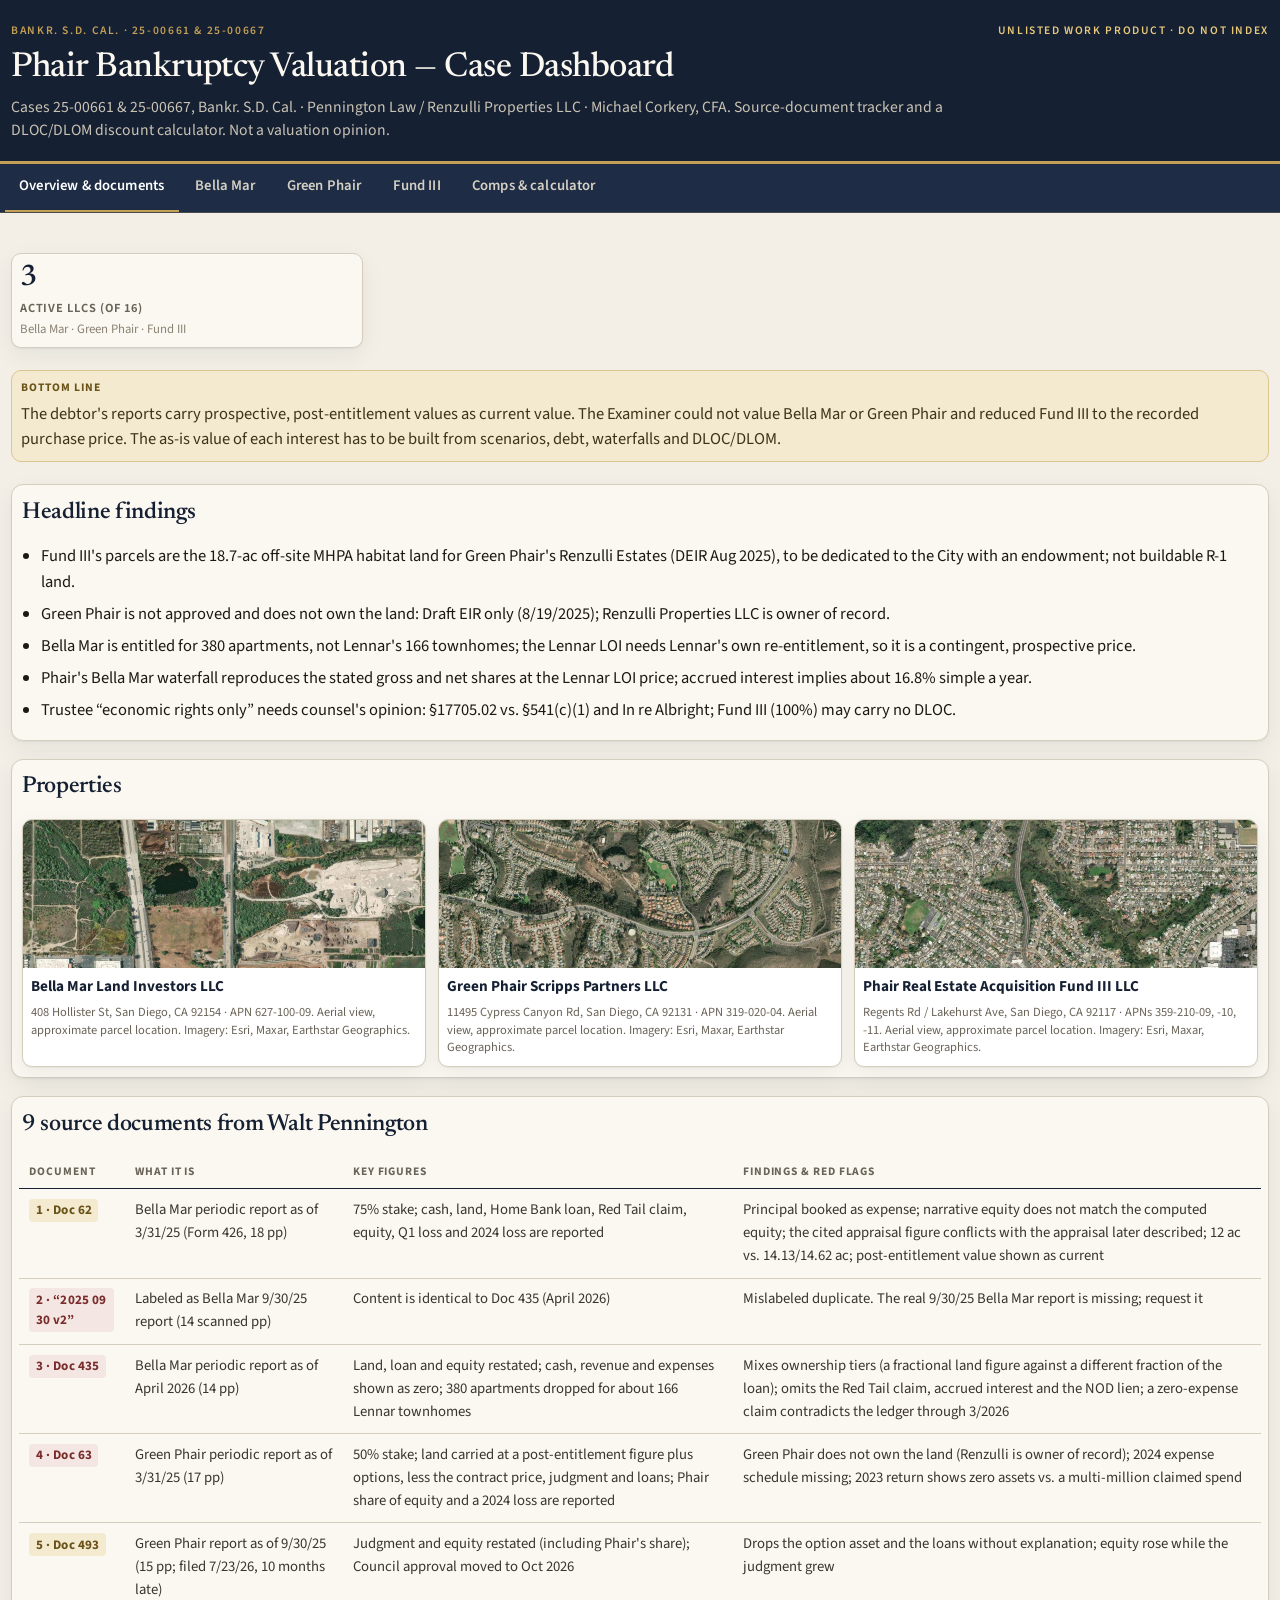
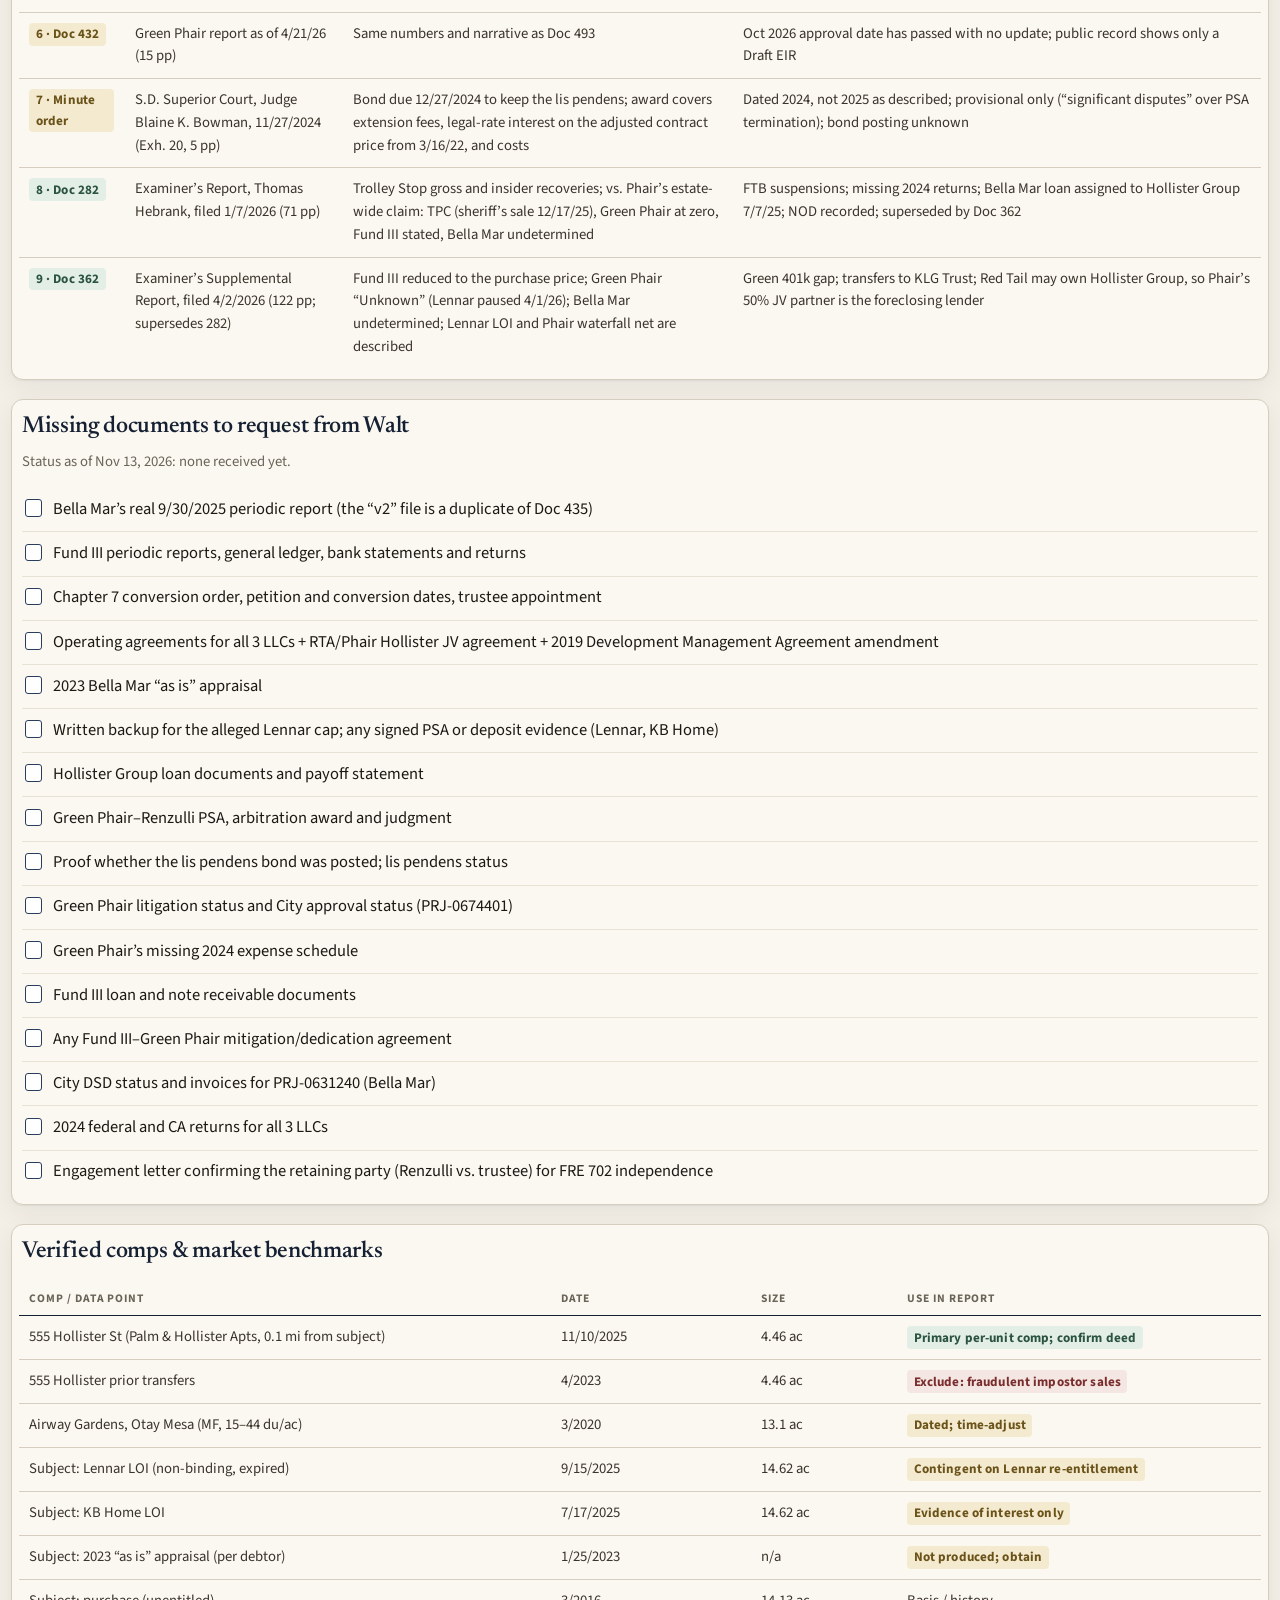
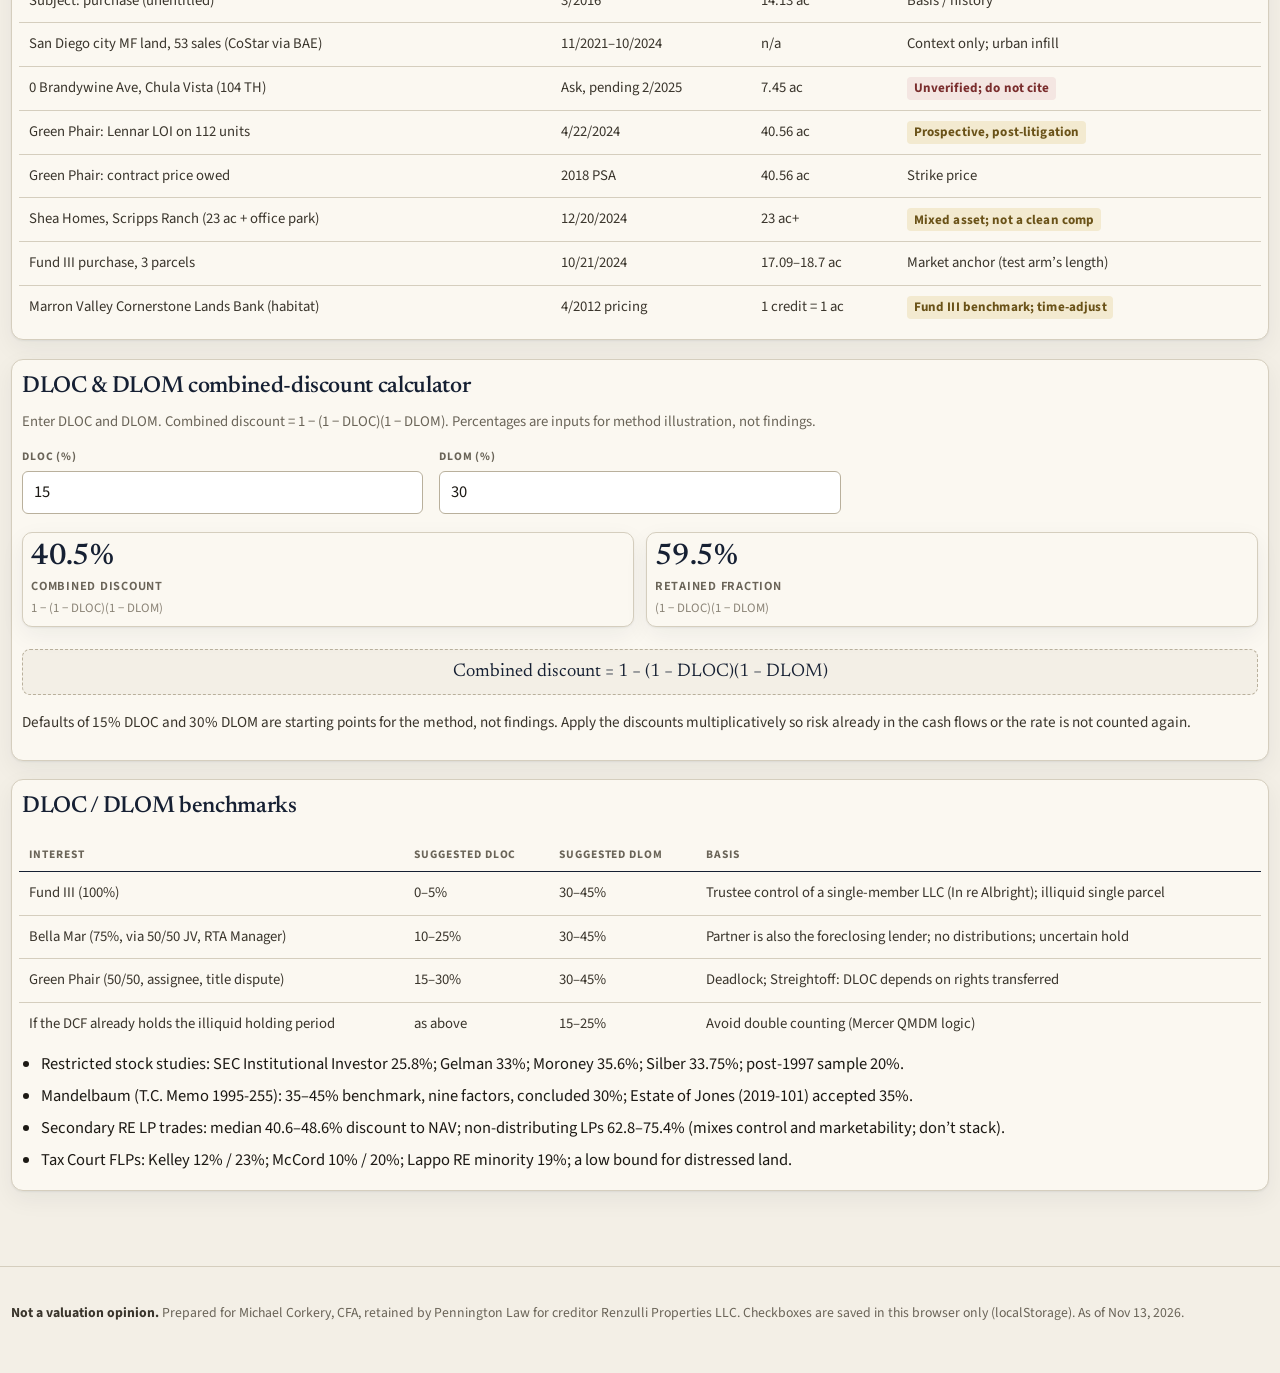
==== commit 83858b1a: "Remove scoping metrics and add property summary cards Drop hours, step counts, and work-plan chips f" ====
--- a/index.html
+++ b/index.html
@@ -5,7 +5,7 @@
   <meta name="viewport" content="width=device-width, initial-scale=1">
   <meta name="robots" content="noindex,nofollow">
   <meta name="googlebot" content="noindex,nofollow">
-  <title>Phair Bankruptcy Valuation — Case Dashboard &amp; FRE 702 Work Plan</title>
+  <title>Phair Bankruptcy Valuation — Case Dashboard</title>
   <link rel="preconnect" href="https://fonts.googleapis.com">
   <link rel="preconnect" href="https://fonts.gstatic.com" crossorigin>
   <link href="https://fonts.googleapis.com/css2?family=IBM+Plex+Mono:wght@400;500;600&amp;family=Newsreader:opsz,wght@6..72,400;6..72,500;6..72,600&amp;family=Source+Sans+3:ital,wght@0,400;0,600;0,700;1,400&amp;display=swap" rel="stylesheet">
@@ -21,12 +21,12 @@
       <span>Bankr. S.D. Cal. · 25-00661 &amp; 25-00667</span>
       <span class="confidential">Unlisted work product · do not index</span>
     </div>
-    <h1>Phair Bankruptcy Valuation — Case Dashboard &amp; FRE 702 Work Plan</h1>
-    <p class="deck">Cases 25-00661 &amp; 25-00667, Bankr. S.D. Cal. · Pennington Law / Renzulli Properties LLC · Michael Corkery, CFA. Work plan, evidence checklists, source-document tracker and a DLOC/DLOM discount calculator. Scoping tool, not a valuation opinion.</p>
+    <h1>Phair Bankruptcy Valuation — Case Dashboard</h1>
+    <p class="deck">Cases 25-00661 &amp; 25-00667, Bankr. S.D. Cal. · Pennington Law / Renzulli Properties LLC · Michael Corkery, CFA. Source-document tracker and a DLOC/DLOM discount calculator. Not a valuation opinion.</p>
   </div>
 </header>
 <nav class="primary" aria-label="Case sections"><ul><li><a href="index.html" aria-current="page" class="is-active">Overview &amp; documents</a></li><li><a href="bella-mar.html">Bella Mar</a></li><li><a href="green-phair.html">Green Phair</a></li><li><a href="fund-iii.html">Fund III</a></li><li><a href="index.html#calculator">Comps &amp; calculator</a></li></ul></nav><main id="main" class="wrap">
-<div class="metrics"><div class="metric"><span class="val">61.5</span><span class="lbl">Total hours</span><span class="det">Inside 40–80 hr quote</span></div><div class="metric"><span class="val">3</span><span class="lbl">Active LLCs (of 16)</span><span class="det">Bella Mar · Green Phair · Fund III</span></div><div class="metric"><span class="val" data-metric="overview-done">0 / 57</span><span class="lbl">Steps complete</span><span class="det" data-metric="overview-done-detail">0.0 of 61.5 hrs · 0% · as of Nov 13, 2026</span></div></div><div class="callout warning"><span class="lead">Bottom line</span>The debtor&#x27;s reports carry prospective, post-entitlement values as current value. The Examiner could not value Bella Mar or Green Phair and reduced Fund III to the recorded purchase price. The as-is value of each interest has to be built from scenarios, debt, waterfalls and DLOC/DLOM.</div>
+<div class="metrics"><div class="metric"><span class="val">3</span><span class="lbl">Active LLCs (of 16)</span><span class="det">Bella Mar · Green Phair · Fund III</span></div></div><div class="callout warning"><span class="lead">Bottom line</span>The debtor&#x27;s reports carry prospective, post-entitlement values as current value. The Examiner could not value Bella Mar or Green Phair and reduced Fund III to the recorded purchase price. The as-is value of each interest has to be built from scenarios, debt, waterfalls and DLOC/DLOM.</div>
     <section class="block">
       <h2>Headline findings</h2>
       <ul class="bullets"><li>Fund III&#x27;s parcels are the 18.7-ac off-site MHPA habitat land for Green Phair&#x27;s Renzulli Estates (DEIR Aug 2025), to be dedicated to the City with an endowment; not buildable R-1 land.</li><li>Green Phair is not approved and does not own the land: Draft EIR only (8/19/2025); Renzulli Properties LLC is owner of record.</li><li>Bella Mar is entitled for 380 apartments, not Lennar&#x27;s 166 townhomes; the Lennar LOI needs Lennar&#x27;s own re-entitlement, so it is a contingent, prospective price.</li><li>Phair&#x27;s Bella Mar waterfall reproduces the stated gross and net shares at the Lennar LOI price; accrued interest implies about 16.8% simple a year.</li><li>Trustee “economic rights only” needs counsel&#x27;s opinion: §17705.02 vs. §541(c)(1) and In re Albright; Fund III (100%) may carry no DLOC.</li></ul>
@@ -45,17 +45,7 @@
       <p class="caption">Status as of Nov 13, 2026: none received yet.</p>
       <div class="chk"><input type="checkbox" data-missing="m-0" id="miss-0"><label for="miss-0">Bella Mar’s real 9/30/2025 periodic report (the “v2” file is a duplicate of Doc 435)</label></div><div class="chk"><input type="checkbox" data-missing="m-1" id="miss-1"><label for="miss-1">Fund III periodic reports, general ledger, bank statements and returns</label></div><div class="chk"><input type="checkbox" data-missing="m-2" id="miss-2"><label for="miss-2">Chapter 7 conversion order, petition and conversion dates, trustee appointment</label></div><div class="chk"><input type="checkbox" data-missing="m-3" id="miss-3"><label for="miss-3">Operating agreements for all 3 LLCs + RTA/Phair Hollister JV agreement + 2019 Development Management Agreement amendment</label></div><div class="chk"><input type="checkbox" data-missing="m-4" id="miss-4"><label for="miss-4">2023 Bella Mar “as is” appraisal</label></div><div class="chk"><input type="checkbox" data-missing="m-5" id="miss-5"><label for="miss-5">Written backup for the alleged Lennar cap; any signed PSA or deposit evidence (Lennar, KB Home)</label></div><div class="chk"><input type="checkbox" data-missing="m-6" id="miss-6"><label for="miss-6">Hollister Group loan documents and payoff statement</label></div><div class="chk"><input type="checkbox" data-missing="m-7" id="miss-7"><label for="miss-7">Green Phair–Renzulli PSA, arbitration award and judgment</label></div><div class="chk"><input type="checkbox" data-missing="m-8" id="miss-8"><label for="miss-8">Proof whether the lis pendens bond was posted; lis pendens status</label></div><div class="chk"><input type="checkbox" data-missing="m-9" id="miss-9"><label for="miss-9">Green Phair litigation status and City approval status (PRJ-0674401)</label></div><div class="chk"><input type="checkbox" data-missing="m-10" id="miss-10"><label for="miss-10">Green Phair’s missing 2024 expense schedule</label></div><div class="chk"><input type="checkbox" data-missing="m-11" id="miss-11"><label for="miss-11">Fund III loan and note receivable documents</label></div><div class="chk"><input type="checkbox" data-missing="m-12" id="miss-12"><label for="miss-12">Any Fund III–Green Phair mitigation/dedication agreement</label></div><div class="chk"><input type="checkbox" data-missing="m-13" id="miss-13"><label for="miss-13">City DSD status and invoices for PRJ-0631240 (Bella Mar)</label></div><div class="chk"><input type="checkbox" data-missing="m-14" id="miss-14"><label for="miss-14">2024 federal and CA returns for all 3 LLCs</label></div><div class="chk"><input type="checkbox" data-missing="m-15" id="miss-15"><label for="miss-15">Engagement letter confirming the retaining party (Renzulli vs. trustee) for FRE 702 independence</label></div>
     </section>
-    <section class="block">
-      <h2>Hours by company and category</h2>
-      <ul class="legend"><li><i class="c0"></i>Ownership</li><li><i class="c1"></i>Asset value</li><li><i class="c2"></i>Comps</li><li><i class="c3"></i>Liabilities</li><li><i class="c4"></i>Discounts/recon</li></ul><div class="stacked"><div class="stacked-row"><div class="name">Bella Mar</div><div class="bar"><span class="c0" style="width:18.519%" title="Ownership: 5.0 hrs"></span><span class="c1" style="width:29.630%" title="Asset value: 8.0 hrs"></span><span class="c2" style="width:16.667%" title="Comps: 4.5 hrs"></span><span class="c3" style="width:14.815%" title="Liabilities: 4.0 hrs"></span><span class="c4" style="width:20.370%" title="Discounts/recon: 5.5 hrs"></span></div><div class="hrs">27.0 hrs</div></div><div class="stacked-row"><div class="name">Green Phair</div><div class="bar"><span class="c0" style="width:14.815%" title="Ownership: 4.0 hrs"></span><span class="c1" style="width:22.222%" title="Asset value: 6.0 hrs"></span><span class="c2" style="width:12.963%" title="Comps: 3.5 hrs"></span><span class="c3" style="width:14.815%" title="Liabilities: 4.0 hrs"></span><span class="c4" style="width:16.667%" title="Discounts/recon: 4.5 hrs"></span></div><div class="hrs">22.0 hrs</div></div><div class="stacked-row"><div class="name">Fund III</div><div class="bar"><span class="c0" style="width:11.111%" title="Ownership: 3.0 hrs"></span><span class="c1" style="width:12.963%" title="Asset value: 3.5 hrs"></span><span class="c2" style="width:7.407%" title="Comps: 2.0 hrs"></span><span class="c3" style="width:5.556%" title="Liabilities: 1.5 hrs"></span><span class="c4" style="width:9.259%" title="Discounts/recon: 2.5 hrs"></span></div><div class="hrs">12.5 hrs</div></div></div>
-      <div class="table-wrap"><table class="data">
-      <thead><tr><th>Entity</th><th class="end">Steps</th><th class="end">Hours</th><th class="end">Done (recorded)</th></tr></thead>
-      <tbody>
-        <tr><td>Bella Mar Land Investors LLC</td><td class="end">24</td><td class="end">27.0</td><td class="end" data-done-cell="bella">0 / 24</td></tr><tr><td>Green Phair Scripps Partners LLC</td><td class="end">20</td><td class="end">22.0</td><td class="end" data-done-cell="green">0 / 20</td></tr><tr><td>Phair Real Estate Acquisition Fund III LLC</td><td class="end">13</td><td class="end">12.5</td><td class="end" data-done-cell="fund">0 / 13</td></tr><tr class="total"><td>Grand total, 3 LLCs</td><td class="end">57</td><td class="end">61.5</td><td class="end" data-done-cell="total">0 / 57</td></tr>
-      </tbody>
-    </table></div>
-      <p class="note">The Fund III ↔ Green Phair mitigation dependency is modeled once from each side with no duplicated hours.</p>
-    </section>
+    
     <section class="block">
       <h2>Verified comps &amp; market benchmarks</h2>
       <div class="table-wrap"><table class="data">
@@ -92,7 +82,7 @@
     </main>
 <footer class="site">
   <div class="inner">
-    <p><strong>Scoping tool, not a valuation opinion.</strong> Prepared for Michael Corkery, CFA, retained by Pennington Law for creditor Renzulli Properties LLC. Checkboxes are saved in this browser only (localStorage). As of Nov 13, 2026.</p>
+    <p><strong>Not a valuation opinion.</strong> Prepared for Michael Corkery, CFA, retained by Pennington Law for creditor Renzulli Properties LLC. Checkboxes are saved in this browser only (localStorage). As of Nov 13, 2026.</p>
   </div>
 </footer>
 </body>
--- a/css/styles.css
+++ b/css/styles.css
@@ -146,6 +146,9 @@
   gap: 0.75rem;
   margin: 1.1rem 0 1.4rem;
 }
+.metrics:has(.metric:only-child) {
+  grid-template-columns: minmax(160px, 22rem);
+}
 .metric {
   background: var(--sheet);
   border: 1px solid var(--rule);
@@ -176,6 +179,70 @@
   margin-top: 0.15rem;
   font-size: 0.8rem;
   color: var(--faint);
+}
+
+/* —— Property summary fact cards —— */
+#summary { position: relative; scroll-margin-top: 4rem; }
+#summary > h2 { padding-right: 2.4rem; }
+.fact-cards {
+  display: grid;
+  grid-template-columns: repeat(3, minmax(0, 1fr));
+  gap: 0.75rem;
+  margin: 1.1rem 0 1.25rem;
+}
+.fact-card {
+  background: var(--sheet);
+  border: 1.5px solid var(--navy-3);
+  border-radius: 8px;
+  padding: 0.7rem 0.8rem 0.75rem;
+  box-shadow: var(--shadow);
+  min-width: 0;
+}
+.fact-card__icon {
+  display: block;
+  width: 1.15rem;
+  height: 1.15rem;
+  margin: 0 0 0.4rem;
+  color: var(--gold);
+}
+.fact-card__icon svg {
+  display: block;
+  width: 100%;
+  height: 100%;
+  fill: none;
+  stroke: currentColor;
+  stroke-width: 1.7;
+  stroke-linecap: round;
+  stroke-linejoin: round;
+}
+.fact-card__value {
+  display: block;
+  font-family: var(--serif);
+  font-size: clamp(1.35rem, 2.3vw, 1.85rem);
+  font-weight: 550;
+  letter-spacing: -0.02em;
+  color: var(--navy);
+  font-variant-numeric: tabular-nums;
+  line-height: 1.15;
+  overflow-wrap: break-word;
+}
+.fact-card__value--name {
+  font-size: clamp(1.05rem, 1.7vw, 1.35rem);
+  letter-spacing: -0.015em;
+  line-height: 1.25;
+}
+.fact-card__lbl {
+  display: block;
+  margin-top: 0.28rem;
+  font-size: 0.75rem;
+  font-weight: 650;
+  letter-spacing: 0.06em;
+  text-transform: uppercase;
+  color: var(--muted);
+}
+@media (max-width: 700px) {
+  .fact-cards { grid-template-columns: 1fr; }
+  .fact-card__value--name { font-size: 1.2rem; }
 }
 
 /* —— Callouts —— */
@@ -621,3 +688,581 @@
   .masthead { -webkit-print-color-adjust: exact; print-color-adjust: exact; }
   .callout, section.block { break-inside: avoid; }
 }
+
+/* —— Development / raw-land cost models (scoped to #dev-cost-model) —— */
+#dev-cost-model .dev-model-badge {
+  display: inline-block;
+  background: var(--amber-bg);
+  color: var(--amber-ink);
+  border: 1px solid #d9c790;
+  border-radius: 4px;
+  padding: 0.08rem 0.45rem;
+  font-size: 0.75rem;
+  font-weight: 650;
+  margin: 0 0.4rem 0.35rem 0;
+}
+#dev-cost-model .dev-model-badges { margin: 0 0 0.85rem; }
+#dev-cost-model h3.dev-model-h {
+  font-family: var(--serif);
+  font-weight: 550;
+  font-size: 1.12rem;
+  margin: 1.35rem 0 0.5rem;
+  color: var(--navy);
+  letter-spacing: -0.01em;
+  border-bottom: 1px solid var(--rule);
+  padding-bottom: 0.25rem;
+}
+#dev-cost-model .dev-model-download {
+  display: inline-block;
+  margin: 0 0 1rem;
+  padding: 0.45rem 0.9rem;
+  background: var(--navy);
+  color: #fff;
+  text-decoration: none;
+  border-radius: var(--radius);
+  font-weight: 650;
+  font-size: 0.9rem;
+}
+#dev-cost-model .dev-model-download:hover { background: var(--navy-3); color: #fff; }
+#dev-cost-model table.data { min-width: 720px; font-size: 0.86rem; }
+#dev-cost-model table.data td { padding: 0.38rem 0.5rem; }
+#dev-cost-model table.data th { padding: 0.4rem 0.5rem; }
+#dev-cost-model tr.dev-model-sec td {
+  background: var(--paper-2);
+  color: var(--navy);
+  font-weight: 700;
+  font-size: 0.75rem;
+  letter-spacing: 0.06em;
+  text-transform: uppercase;
+}
+#dev-cost-model tr.dev-model-sec:hover td { background: var(--paper-2); }
+#dev-cost-model ol.dev-model-qs {
+  margin: 0.3rem 0 0.8rem;
+  padding-left: 1.25rem;
+}
+#dev-cost-model ol.dev-model-qs li { margin: 0.45rem 0; color: var(--ink-2); }
+#dev-cost-model .dev-model-foot {
+  margin: 1rem 0 0.15rem;
+  color: var(--muted);
+  font-size: 0.82rem;
+}
+#dev-cost-model .dev-model-foot + .dev-model-foot { margin-top: 0.35rem; }
+@media (max-width: 640px) {
+  /* Keep wide model tables scrolling; do not inherit the checklist card layout. */
+  #dev-cost-model table.data { min-width: 720px; }
+}
+
+/* —— Ownership chain diagrams —— */
+#ownership { position: relative; scroll-margin-top: 4rem; }
+#ownership > h2 { padding-right: 2.4rem; }
+.own-info {
+  position: absolute;
+  top: 0.55rem;
+  right: 0.6rem;
+  z-index: 2;
+  box-sizing: border-box;
+  width: 1.75rem;
+  height: 1.75rem;
+  border-radius: 50%;
+  border: 1.5px solid var(--navy-3);
+  color: var(--navy);
+  background: var(--sheet);
+  display: inline-flex;
+  align-items: center;
+  justify-content: center;
+  font-family: var(--serif);
+  font-style: italic;
+  font-weight: 650;
+  font-size: 0.95rem;
+  line-height: 1;
+  text-decoration: none;
+  text-transform: none;
+  letter-spacing: 0;
+}
+.own-info:hover {
+  background: var(--navy);
+  color: #fff;
+  border-color: var(--navy);
+}
+.own-info:focus-visible {
+  outline: 2px solid var(--gold);
+  outline-offset: 2px;
+  background: var(--navy);
+  color: #fff;
+  border-color: var(--navy);
+}
+.visually-hidden {
+  position: absolute;
+  width: 1px;
+  height: 1px;
+  padding: 0;
+  margin: -1px;
+  overflow: hidden;
+  clip: rect(0, 0, 0, 0);
+  white-space: nowrap;
+  border: 0;
+}
+
+#ownership .caption { margin-bottom: 0.7rem; }
+
+.own-legend {
+  display: flex;
+  flex-wrap: wrap;
+  gap: 0.4rem 0.95rem;
+  margin: 0 0 1.05rem;
+  padding: 0;
+  list-style: none;
+  font-size: 0.8rem;
+  color: var(--muted);
+}
+.own-legend li { display: flex; align-items: center; gap: 0.35rem; }
+.own-legend i {
+  display: inline-block;
+  width: 0.85rem;
+  height: 0.85rem;
+  border-radius: 3px;
+  flex: 0 0 0.85rem;
+  border: 1.5px solid var(--rule-strong);
+  background: var(--sheet);
+}
+.own-legend i.lg-debtor { background: var(--navy); border-color: var(--navy); }
+.own-legend i.lg-entity { background: var(--sheet); border-color: var(--navy-3); }
+.own-legend i.lg-asset { background: var(--gold-soft); border-color: var(--gold); }
+.own-legend i.lg-lien { background: var(--crimson-bg); border-color: #d9b4ad; }
+.own-legend i.lg-buyer { background: var(--forest-bg); border-color: #b4d0c0; }
+.own-legend i.lg-unknown {
+  background: var(--amber-bg);
+  border: 1.5px dashed var(--amber-ink);
+}
+
+.own-chart {
+  width: 100%;
+  max-width: 100%;
+  overflow-x: hidden;
+  display: flex;
+  flex-direction: column;
+  gap: 0.15rem;
+}
+
+.own-tier {
+  font-size: 0.7rem;
+  font-weight: 700;
+  letter-spacing: 0.1em;
+  text-transform: uppercase;
+  color: var(--gold);
+  margin: 1.05rem 0 0.45rem;
+}
+.own-chart > .own-tier:first-child { margin-top: 0.15rem; }
+
+.own-box {
+  background: var(--sheet);
+  border: 1.5px solid var(--navy-3);
+  border-radius: 8px;
+  padding: 0.55rem 0.7rem 0.6rem;
+  min-width: 0;
+  width: 100%;
+  box-shadow: var(--shadow);
+  overflow-wrap: break-word;
+}
+.own-box__role {
+  font-size: 0.68rem;
+  font-weight: 700;
+  letter-spacing: 0.08em;
+  text-transform: uppercase;
+  color: var(--gold);
+  margin: 0 0 0.18rem;
+}
+.own-box__name {
+  font-family: var(--serif);
+  font-size: 1.02rem;
+  font-weight: 550;
+  color: var(--navy);
+  line-height: 1.25;
+  margin: 0;
+}
+.own-box__pct {
+  margin: 0.28rem 0 0;
+  font-family: var(--mono);
+  font-size: 0.92rem;
+  font-weight: 650;
+  color: var(--navy);
+  font-variant-numeric: tabular-nums;
+  line-height: 1.3;
+}
+.own-box__value {
+  margin: 0.1rem 0 0;
+  font-family: var(--serif);
+  font-size: 1.08rem;
+  font-weight: 550;
+  color: var(--navy);
+  font-variant-numeric: tabular-nums;
+  line-height: 1.3;
+}
+.own-box__value--nd {
+  font-size: 0.9rem;
+  font-style: italic;
+  font-weight: 500;
+  color: var(--muted);
+}
+.own-box__meta {
+  margin: 0.28rem 0 0;
+  font-size: 0.82rem;
+  color: var(--ink-2);
+  line-height: 1.4;
+}
+.own-box__cite {
+  margin: 0.3rem 0 0;
+  font-size: 0.7rem;
+  color: var(--faint);
+  font-family: var(--mono);
+  line-height: 1.35;
+}
+.own-flag {
+  display: inline-block;
+  font-weight: 700;
+  font-size: 0.66rem;
+  letter-spacing: 0.06em;
+  text-transform: uppercase;
+  padding: 0.08rem 0.38rem;
+  border-radius: 4px;
+  background: var(--amber-bg);
+  color: var(--amber-ink);
+  border: 1px solid #d9c790;
+  margin: 0.3rem 0.3rem 0 0;
+  line-height: 1.3;
+}
+
+.own-box--debtor {
+  background: var(--navy);
+  border-color: var(--navy);
+  color: #fbf8f1;
+}
+.own-box--debtor .own-box__role { color: var(--gold-2); }
+.own-box--debtor .own-box__name { color: #fbf8f1; }
+.own-box--debtor .own-box__pct { color: var(--gold-2); }
+.own-box--debtor .own-box__value { color: #fbf8f1; }
+.own-box--debtor .own-box__value--nd { color: #c9c3b4; }
+.own-box--debtor .own-box__meta,
+.own-box--debtor .own-box__cite { color: #c9c3b4; }
+.own-box--debtor .own-flag {
+  background: rgba(243, 234, 208, 0.16);
+  color: #e8c97a;
+  border-color: rgba(196, 160, 86, 0.55);
+}
+
+.own-box--entity {
+  background: #fff;
+  border-color: var(--navy-3);
+}
+
+.own-box--asset {
+  background: var(--gold-soft);
+  border-color: var(--gold);
+}
+
+.own-box--lien {
+  background: var(--crimson-bg);
+  border-color: #d9b4ad;
+}
+
+.own-box--buyer {
+  background: var(--forest-bg);
+  border-color: #b4d0c0;
+}
+
+.own-box--unknown {
+  border-style: dashed;
+  border-width: 1.5px;
+  border-color: var(--amber-ink);
+  background: var(--amber-bg);
+}
+.own-box--debtor.own-box--unknown {
+  background: var(--navy);
+  border-color: #e8c97a;
+  color: #fbf8f1;
+}
+.own-box--lien.own-box--unknown {
+  background: var(--crimson-bg);
+  border-color: var(--amber-ink);
+  color: var(--ink);
+}
+.own-box--lien.own-box--unknown .own-box__name { color: var(--navy); }
+.own-box--asset.own-box--unknown {
+  background: var(--gold-soft);
+  border-color: var(--amber-ink);
+}
+.own-box--entity.own-box--unknown {
+  background: var(--amber-bg);
+  border-color: var(--amber-ink);
+}
+.own-box--buyer.own-box--unknown {
+  background: var(--forest-bg);
+  border-color: var(--amber-ink);
+}
+
+.own-fork,
+.own-stack {
+  display: flex;
+  flex-direction: column;
+  align-items: center;
+  width: 100%;
+  min-width: 0;
+}
+
+.own-fork__tops {
+  display: flex;
+  width: 100%;
+  justify-content: center;
+  align-items: stretch;
+  gap: 1rem 1.25rem;
+  min-width: 0;
+}
+.own-fork__arm {
+  display: flex;
+  flex-direction: column;
+  align-items: center;
+  flex: 1 1 0;
+  min-width: 0;
+  max-width: 22rem;
+}
+.own-fork__arm .own-box { flex: none; }
+
+.own-edge {
+  display: flex;
+  flex-direction: column;
+  align-items: center;
+  justify-content: flex-start;
+  width: 100%;
+  min-width: 0;
+  padding: 0.1rem 0 0;
+}
+.own-edge__line {
+  width: 2px;
+  height: 1.55rem;
+  background: var(--navy-3);
+  position: relative;
+  flex: 0 0 1.55rem;
+}
+.own-edge--dashed .own-edge__line {
+  background: repeating-linear-gradient(
+    to bottom,
+    var(--amber-ink) 0 5px,
+    transparent 5px 9px
+  );
+}
+.own-pct {
+  position: absolute;
+  top: 50%;
+  left: 50%;
+  transform: translate(-50%, -50%);
+  font-family: var(--mono);
+  font-size: 0.75rem;
+  font-weight: 650;
+  color: var(--navy);
+  background: var(--gold-soft);
+  border: 1px solid var(--gold);
+  border-radius: 999px;
+  padding: 0.06rem 0.48rem;
+  white-space: nowrap;
+  z-index: 1;
+  line-height: 1.3;
+}
+.own-pct--unknown {
+  background: var(--amber-bg);
+  border: 1px dashed var(--amber-ink);
+  color: var(--amber-ink);
+}
+.own-edge__note,
+.own-edge__cite {
+  font-size: 0.7rem;
+  color: var(--muted);
+  text-align: center;
+  line-height: 1.3;
+  max-width: 18rem;
+  padding: 0.15rem 0.2rem 0;
+}
+.own-edge__cite {
+  font-family: var(--mono);
+  font-size: 0.66rem;
+  color: var(--faint);
+}
+
+.own-fork__bar {
+  height: 2px;
+  width: 50%;
+  max-width: 22rem;
+  background: var(--navy-3);
+  flex: 0 0 2px;
+}
+.own-fork__stem {
+  width: 2px;
+  height: 1.05rem;
+  background: var(--navy-3);
+  flex: 0 0 1.05rem;
+}
+.own-fork--unknown .own-fork__bar,
+.own-fork--unknown .own-fork__stem {
+  background: repeating-linear-gradient(
+    to right,
+    var(--amber-ink) 0 5px,
+    transparent 5px 9px
+  );
+}
+.own-fork--unknown .own-fork__stem {
+  background: repeating-linear-gradient(
+    to bottom,
+    var(--amber-ink) 0 5px,
+    transparent 5px 9px
+  );
+}
+
+.own-child {
+  width: 100%;
+  max-width: 28rem;
+  min-width: 0;
+}
+
+.own-related {
+  display: flex;
+  flex-wrap: wrap;
+  justify-content: center;
+  gap: 0.75rem;
+  width: 100%;
+}
+.own-related > .own-box {
+  flex: 1 1 16rem;
+  max-width: 24rem;
+}
+
+.own-notes {
+  margin: 1rem 0 0;
+  padding: 0;
+  list-style: none;
+  font-size: 0.82rem;
+  color: var(--ink-2);
+}
+.own-notes li {
+  margin: 0.35rem 0;
+  padding-left: 0.9rem;
+  position: relative;
+}
+.own-notes li::before {
+  content: "";
+  position: absolute;
+  left: 0;
+  top: 0.45rem;
+  width: 0.4rem;
+  height: 0.4rem;
+  border-radius: 50%;
+  background: var(--gold);
+}
+
+@media (max-width: 700px) {
+  .own-fork__tops {
+    flex-direction: column;
+    align-items: stretch;
+    gap: 0;
+  }
+  .own-fork__arm {
+    max-width: 100%;
+    flex: 1 1 auto;
+  }
+  .own-fork__bar,
+  .own-fork__stem {
+    display: none;
+  }
+  .own-edge__line,
+  .own-edge--dashed .own-edge__line {
+    height: auto;
+    width: auto;
+    flex: none;
+    background: none;
+    display: flex;
+    flex-direction: column;
+    align-items: center;
+    padding: 0.35rem 0 0.45rem;
+  }
+  .own-edge__line::before {
+    content: "";
+    width: 2px;
+    height: 0.55rem;
+    background: var(--navy-3);
+  }
+  .own-edge--dashed .own-edge__line::before {
+    background: repeating-linear-gradient(
+      to bottom,
+      var(--amber-ink) 0 4px,
+      transparent 4px 7px
+    );
+  }
+  .own-edge__line::after {
+    content: "";
+    width: 0;
+    height: 0;
+    border-left: 5px solid transparent;
+    border-right: 5px solid transparent;
+    border-top: 6px solid var(--navy-3);
+    margin-top: 0.15rem;
+  }
+  .own-edge--dashed .own-edge__line::after {
+    border-top-color: var(--amber-ink);
+  }
+  .own-pct {
+    position: static;
+    transform: none;
+    margin: 0.15rem 0;
+  }
+  .own-related > .own-box {
+    flex: 1 1 100%;
+    max-width: 100%;
+  }
+  .own-child { max-width: 100%; }
+}
+
+.own-sources {
+  margin: 1.15rem 0 0;
+  border-top: 1px solid var(--rule);
+  padding-top: 0.7rem;
+  font-size: 0.86rem;
+  color: var(--ink-2);
+  scroll-margin-top: 4.25rem;
+}
+.own-sources > summary {
+  cursor: pointer;
+  font-weight: 700;
+  letter-spacing: 0.07em;
+  text-transform: uppercase;
+  font-size: 0.75rem;
+  color: var(--gold);
+  padding: 0.15rem 0;
+}
+.own-sources > summary:focus-visible {
+  outline: 2px solid var(--gold);
+  outline-offset: 2px;
+  border-radius: 3px;
+}
+.own-sources-body { margin-top: 0.65rem; }
+.own-sources h3 {
+  font-family: var(--sans);
+  font-size: 0.78rem;
+  font-weight: 700;
+  letter-spacing: 0.06em;
+  text-transform: uppercase;
+  color: var(--navy);
+  margin: 0.85rem 0 0.3rem;
+}
+.own-sources-body > h3:first-child { margin-top: 0.15rem; }
+.own-sources ul {
+  margin: 0.15rem 0 0.35rem;
+  padding-left: 1.2rem;
+}
+.own-sources li { margin: 0.35rem 0; line-height: 1.45; }
+.own-sources a { overflow-wrap: anywhere; }
+
+@media print {
+  #ownership { break-inside: avoid; }
+  .own-box { break-inside: avoid; }
+  .own-sources { break-inside: avoid; }
+  .own-info { display: none; }
+}
+
